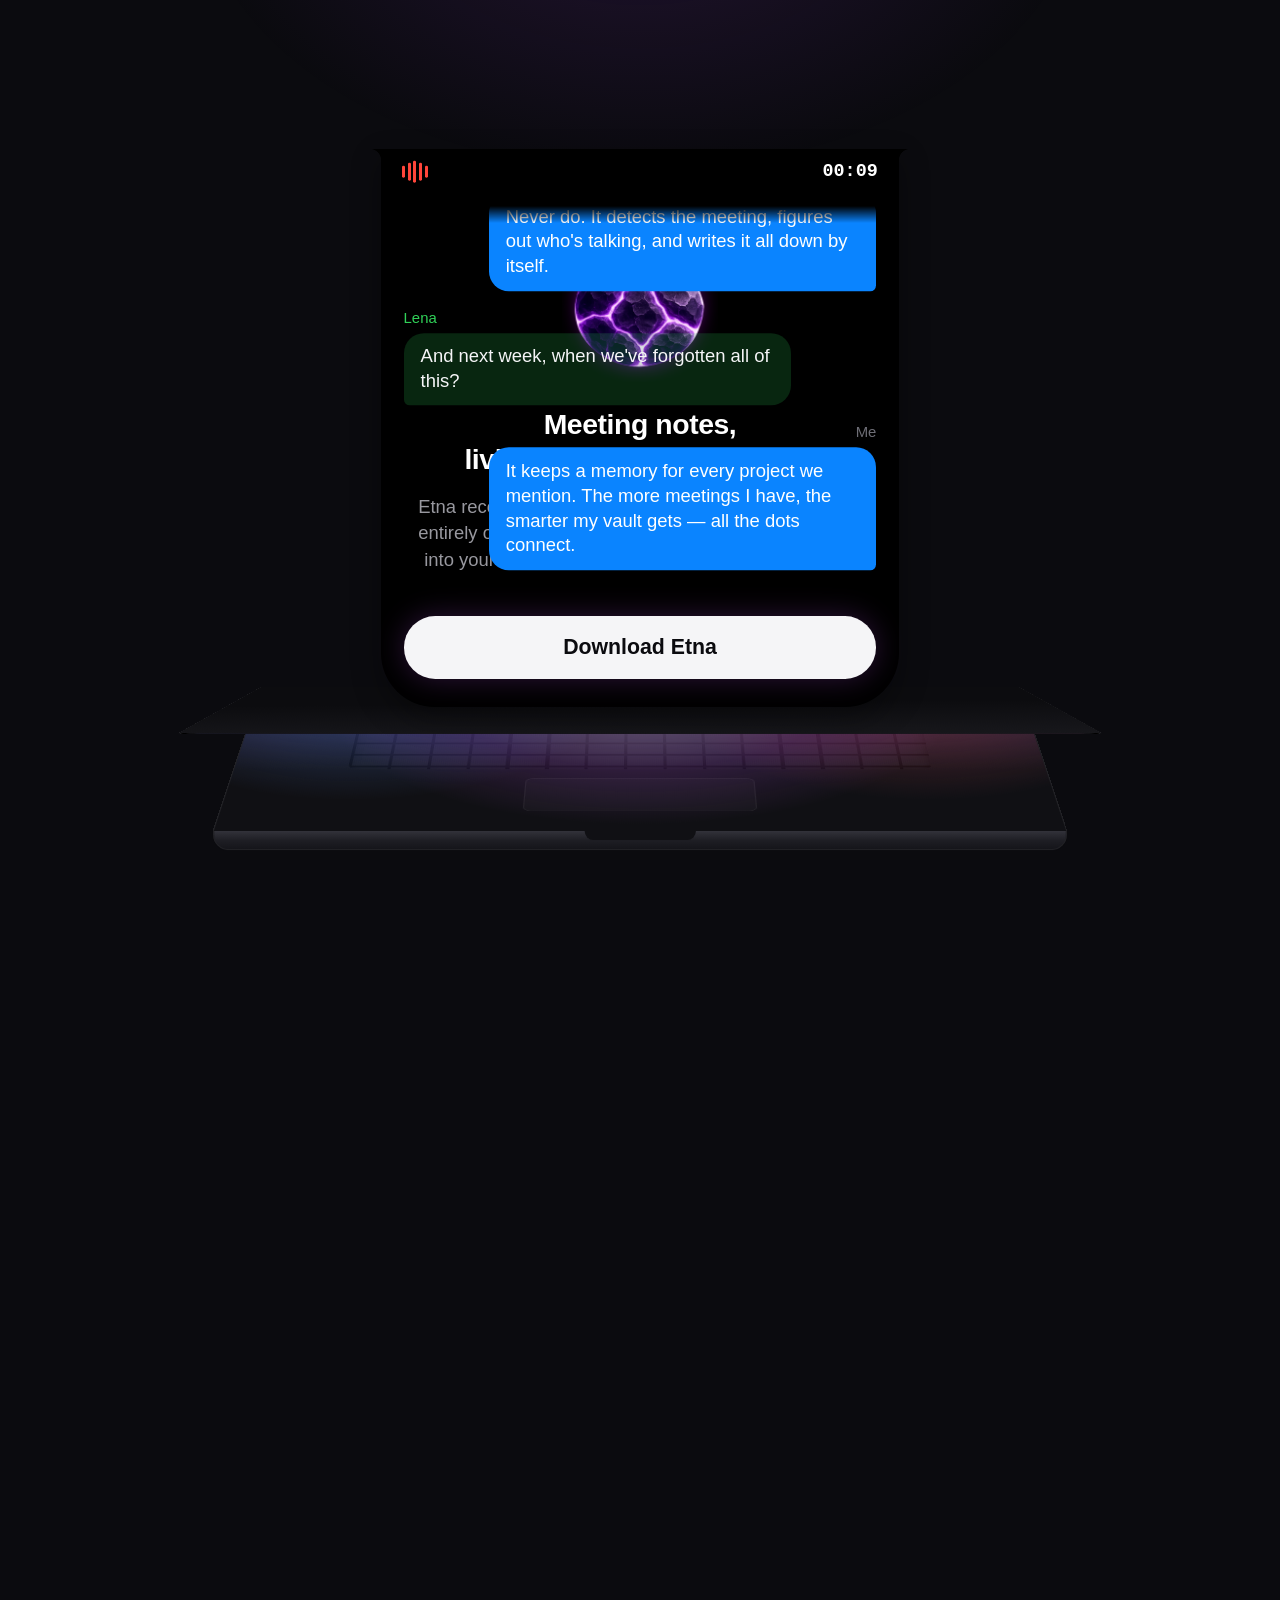
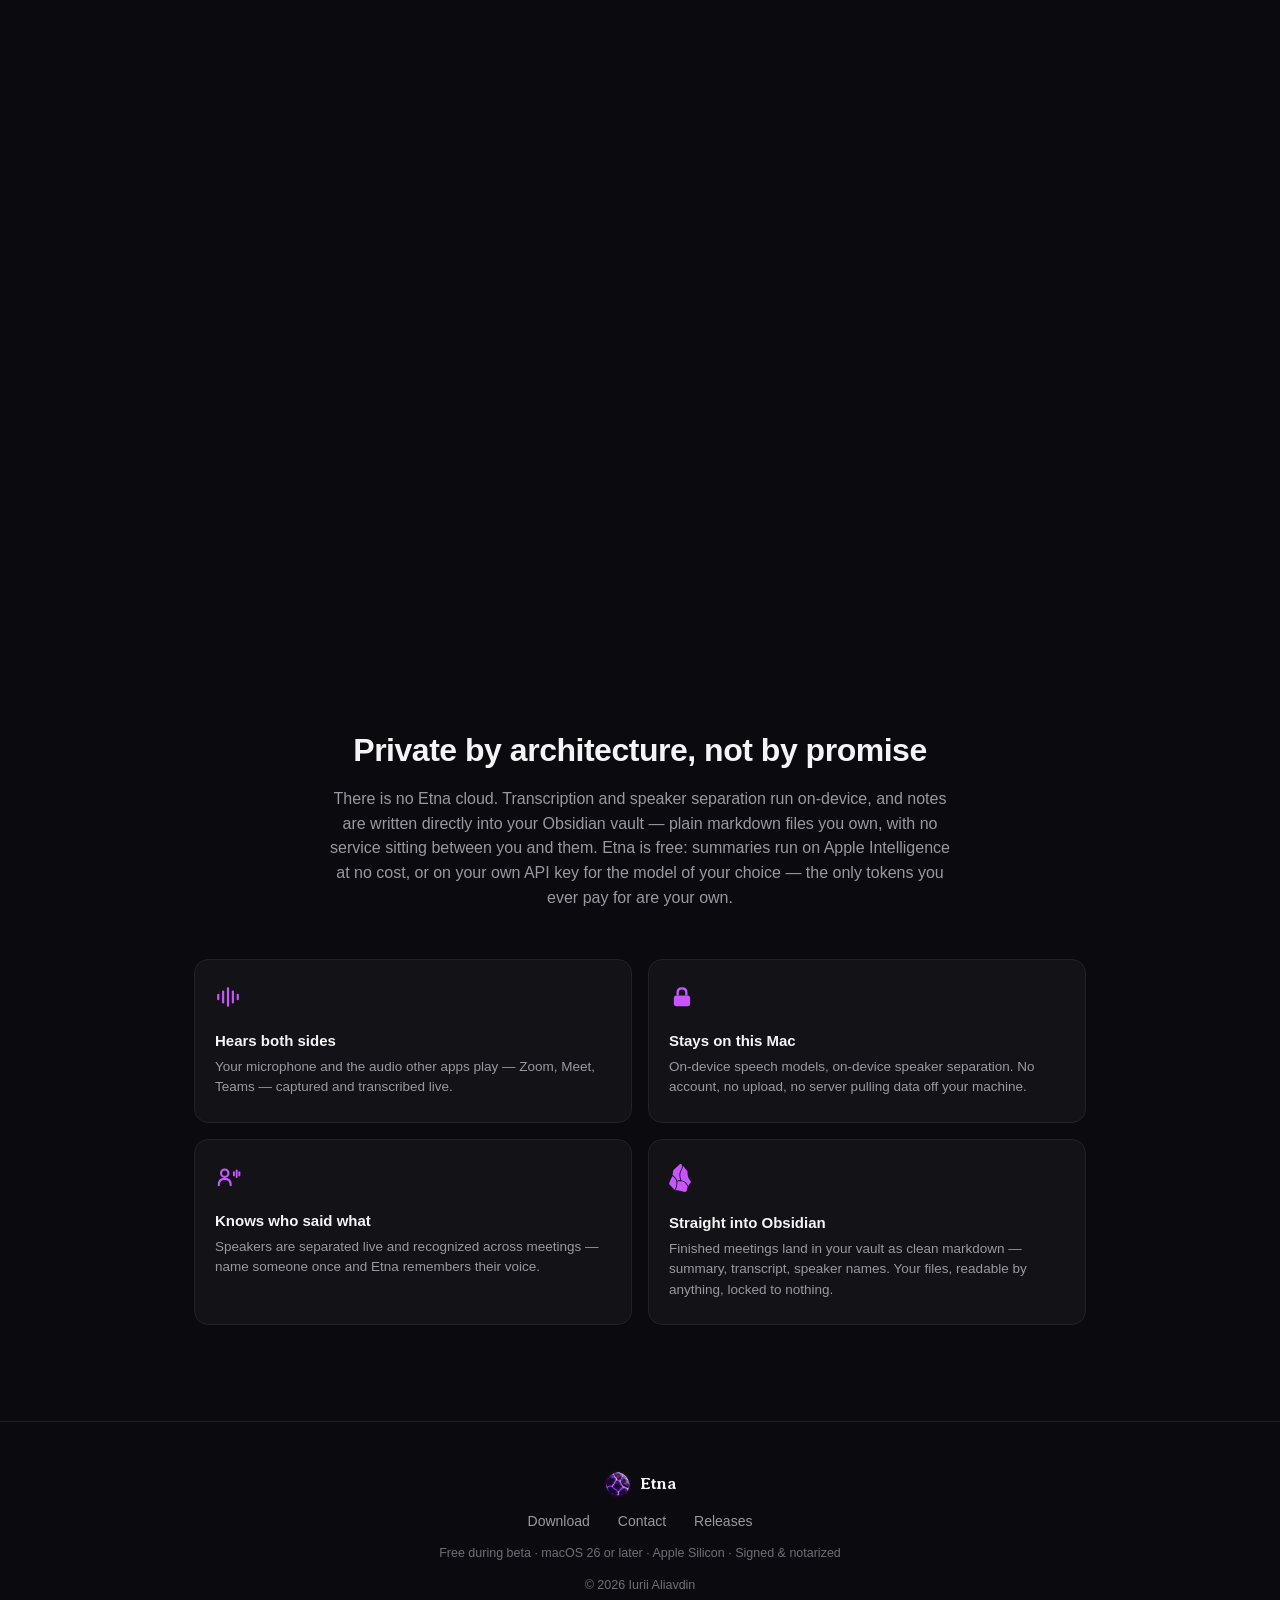
==== index.html @ babf5e1d "Add landing page: half-closed Mac hero, notch morph, streamed dialogue Static one-pager (no build st" ====
<!doctype html>
<html lang="en">
<head>
<meta charset="utf-8">
<meta name="viewport" content="width=device-width, initial-scale=1">
<title>Etna — Meeting notes, living natively on your Mac</title>
<meta name="description" content="Etna records both sides of your calls, transcribes them entirely on your Mac, and writes notes straight into your Obsidian vault. No servers, no subscription — your meetings never leave the device.">
<meta name="theme-color" content="#000000">
<link rel="icon" href="assets/favicon.svg" type="image/svg+xml">
<meta property="og:type" content="website">
<meta property="og:title" content="Etna — Meeting notes, living natively on your Mac">
<meta property="og:description" content="On-device meeting transcription that writes straight into your Obsidian vault. No servers, no subscription — your meetings never leave your Mac.">
<meta property="og:image" content="https://flip-sorry.github.io/etna-releases/assets/og-image.png">
<meta name="twitter:card" content="summary_large_image">
<link rel="stylesheet" href="style.css">
</head>
<body>

<main>

  <!-- ============ HERO + SCROLL ZOOM (one pinned section) ============ -->
  <section class="zoom" id="zoom">
    <div class="zoom__sticky" id="sticky">

      <header class="hero" id="hero">
        <div class="hero__brand">
          <img src="assets/etna-stone.png" alt="" width="48" height="48">
          <span>Etna</span>
        </div>
      </header>

      <!-- aurora behind the zoomed Mac -->
      <div class="zoom__aurora" id="aurora" aria-hidden="true"></div>

      <!-- MacBook running a fake meeting -->
      <div class="macbook" id="macbook" aria-hidden="true">
        <div class="mb-lid">
          <div class="mb-screen">

            <div class="meet">
              <div class="tile">
                <video src="assets/people/maya.mp4" autoplay muted loop playsinline></video>
                <span class="nametag">Maya</span>
              </div>
              <div class="tile">
                <video src="assets/people/tom.mp4" autoplay muted loop playsinline></video>
                <span class="nametag">Tom</span>
              </div>
              <div class="tile" style="--i:1">
                <video src="assets/people/marco.mp4" autoplay muted loop playsinline></video>
                <span class="ring"></span>
                <span class="nametag"><span class="mini-wave"><i></i><i></i><i></i></span>Marco</span>
              </div>
              <div class="tile" style="--i:0">
                <video src="assets/people/lena.mp4" autoplay muted loop playsinline></video>
                <span class="ring"></span>
                <span class="nametag"><span class="mini-wave"><i></i><i></i><i></i></span>Lena</span>
              </div>
              <div class="tile">
                <video src="assets/people/omar.mp4" autoplay muted loop playsinline></video>
                <span class="nametag">Omar</span>
              </div>
              <div class="tile tile--you">
                <video src="assets/people/you.mp4" autoplay muted loop playsinline></video>
                <span class="nametag"><svg class="mic-off" viewBox="0 0 12 12" width="8" height="8"><rect x="4.4" y="1.5" width="3.2" height="5.4" rx="1.6" fill="#ff6b62"/><path d="M3 6.2 Q3 9 6 9 Q9 9 9 6.2" stroke="#ff6b62" stroke-width="1" fill="none" stroke-linecap="round"/><line x1="6" y1="9" x2="6" y2="10.6" stroke="#ff6b62" stroke-width="1" stroke-linecap="round"/><line x1="2.2" y1="1.4" x2="9.8" y2="10.4" stroke="#ff453a" stroke-width="1.2" stroke-linecap="round"/></svg>Dan</span>
              </div>
            </div>

            <div class="meet__controls">
              <span></span><span></span><span class="end"></span>
            </div>

            <!-- Etna's notch island, live during the meeting -->
            <div class="island" id="mockIsland">
              <b class="island-bg"></b>
              <span class="wave"><i></i><i></i><i></i><i></i><i></i></span>
              <span class="timer js-timer">12:34</span>
            </div>

            <!-- luminous wash while the lid is ajar: the slit reads as
                 light, then resolves into the meeting as the lid opens -->
            <i class="mb-veil"></i>

          </div>
          <!-- aluminum lid back: visible only while the lid's rear faces
               the camera, so the screen never shines through the cover -->
          <i class="mb-lidback"></i>
        </div>
        <div class="mb-deck"><i class="mb-glow"></i><b class="mb-base"></b></div>
      </div>

      <!-- bottom melt: dissolves the zoomed Mac's cut edge into the page -->
      <div class="zoom__fade" id="zoomFade" aria-hidden="true"></div>

      <!-- Full-size notch panel: the app's onboarding first screen.
           The positioner is never zoomed; the panel inside carries the zoom. -->
      <div class="panel-pos" id="panelPos">
      <div class="panel" id="panel">
        <div class="panel__strip" aria-hidden="true">
          <span class="wave"><i></i><i></i><i></i><i></i><i></i></span>
          <span class="timer js-timer">12:34</span>
        </div>
        <div class="panel__body">
          <div class="panel__copy">
            <img class="panel__stone" src="assets/etna-stone.png" alt="" width="110" height="110">
            <h1>Meeting notes,<br>living natively on your&nbsp;Mac</h1>
            <p class="panel__sub">Etna records both sides of your calls, transcribes them entirely on-device, and writes clean markdown straight into your Obsidian vault. No servers, no subscription.</p>
          </div>
          <!-- second beat: the copy hands off to a transcript-style dialogue
               that scrolls like the app's live feed as turns arrive -->
          <div class="panel__dialog" aria-hidden="true">
            <div class="dlg" id="dlgScroll">
              <div class="msg msg--them msg--lena"><span>Lena</span><b>Wait — you weren't taking notes this whole call?</b></div>
              <div class="msg msg--me"><span>Me</span><b>Etna was. Right there on my Mac.</b></div>
              <div class="msg msg--them msg--marco"><span>Marco</span><b>Where? You've been sharing your screen this whole time.</b></div>
              <div class="msg msg--me"><span>Me</span><b>You can't see it — Etna ignores screen sharing. No one gets disturbed by its interface, and my notes stay mine.</b></div>
              <div class="msg msg--them msg--lena"><span>Lena</span><b>So where do the notes end up?</b></div>
              <div class="msg msg--me"><span>Me</span><b>Right after this meeting it's summarized automatically and lands in my Obsidian vault.</b></div>
              <div class="msg msg--them msg--marco"><span>Marco</span><b>You didn't even start it, did you?</b></div>
              <div class="msg msg--me"><span>Me</span><b>Never do. It detects the meeting, figures out who's talking, and writes it all down by itself.</b></div>
              <div class="msg msg--them msg--lena"><span>Lena</span><b>And next week, when we've forgotten all of this?</b></div>
              <div class="msg msg--me"><span>Me</span><b>It keeps a memory for every project we mention. The more meetings I have, the smarter my vault gets — all the dots connect.</b></div>
            </div>
          </div>
          <a class="cta-capsule" href="https://github.com/flip-sorry/etna-releases/releases/latest">Download Etna</a>
        </div>
      </div>
      </div>

    </div>
  </section>

  <!-- ============ VALUE PROPS ============ -->
  <section class="value">
    <h2>Private by architecture, not by promise</h2>
    <p class="value__lead">There is no Etna cloud. Transcription and speaker separation run on-device, and notes are written directly into your Obsidian vault — plain markdown files you own, with no service sitting between you and them. Etna is free: summaries run on Apple&nbsp;Intelligence at no cost, or on your own API key for the model of your choice — the only tokens you ever pay for are your own.</p>
    <div class="value__grid">
      <article>
        <svg viewBox="0 0 24 24" width="26" height="26" aria-hidden="true"><g stroke="currentColor" stroke-width="2" stroke-linecap="round"><line x1="3" y1="10" x2="3" y2="14"/><line x1="7.5" y1="7" x2="7.5" y2="17"/><line x1="12" y1="4" x2="12" y2="20"/><line x1="16.5" y1="7" x2="16.5" y2="17"/><line x1="21" y1="10" x2="21" y2="14"/></g></svg>
        <h3>Hears both sides</h3>
        <p>Your microphone and the audio other apps play — Zoom, Meet, Teams — captured and transcribed live.</p>
      </article>
      <article>
        <svg viewBox="0 0 24 24" width="26" height="26" aria-hidden="true"><rect x="4.5" y="10.5" width="15" height="10" rx="2.4" fill="currentColor"/><path d="M8 10.5 V7.8 Q8 4 12 4 Q16 4 16 7.8 V10.5" stroke="currentColor" stroke-width="2.2" fill="none"/></svg>
        <h3>Stays on this Mac</h3>
        <p>On-device speech models, on-device speaker separation. No account, no upload, no server pulling data off your machine.</p>
      </article>
      <article>
        <svg viewBox="0 0 24 24" width="26" height="26" aria-hidden="true"><circle cx="9" cy="8.5" r="3.4" fill="none" stroke="currentColor" stroke-width="2"/><path d="M3.5 19.5 Q3.5 13.8 9 13.8 Q14.5 13.8 14.5 19.5" fill="none" stroke="currentColor" stroke-width="2" stroke-linecap="round"/><g stroke="currentColor" stroke-width="1.8" stroke-linecap="round"><line x1="17.5" y1="7.5" x2="17.5" y2="10.5"/><line x1="20" y1="6" x2="20" y2="12"/><line x1="22.5" y1="7.5" x2="22.5" y2="10.5"/></g></svg>
        <h3>Knows who said what</h3>
        <p>Speakers are separated live and recognized across meetings — name someone once and Etna remembers their voice.</p>
      </article>
      <article>
        <svg viewBox="0 0 311 401" width="22" height="28" aria-hidden="true"><path fill="currentColor" d="M115.496 251.754C144.334 245.221 171.673 243.036 196.461 252.313C221.931 261.846 245.869 283.948 265.853 329.04C259.386 343.221 255.921 358.613 254.103 372.124C251.641 390.407 233.752 404.689 215.975 399.758C190.644 392.778 161.315 381.893 134.925 379.864C131.449 379.597 94.565 376.801 94.4785 376.794C93.1143 376.697 91.7678 376.494 90.4492 376.193C115.645 324.784 121.058 284.005 115.496 251.754ZM45.6719 171.174C63.5251 183.006 85.163 201.467 96.8867 230.066C109.806 261.582 111.176 306.66 79.6475 370.964C78.8034 370.284 77.9964 369.552 77.2344 368.768L7.54199 296.993C-0.0744281 289.151 -2.1366 277.454 2.33886 267.479C2.41869 267.304 38.0884 188.904 45.6719 171.174ZM257.048 98.165C260.966 103.145 262.975 109.333 263.005 115.669C263.084 132.339 264.459 166.563 273.675 188.605C282.64 210.046 299.093 233.202 307.692 244.597C310.992 248.97 311.498 254.883 308.71 259.6C302.641 269.875 290.65 289.606 273.675 314.92C273.45 315.255 273.229 315.591 273.009 315.929C252.842 274.169 228.281 251.409 200.666 241.074C192.941 238.183 185.058 236.3 177.071 235.225C162.812 198.643 158.597 171.486 159.525 150.092C160.477 128.178 166.838 111.843 174.095 97.0596C181.194 82.597 189.935 68.3539 194.031 52.5117C196.604 42.5608 197.409 31.9452 195.406 19.8555L257.048 98.165ZM148.974 6.84765C157.211 -0.562172 168.715 -1.86292 178.079 2.48241C185.753 22.1361 185.73 36.6775 182.413 49.5078C178.726 63.7703 171.123 75.881 163.322 91.7734C155.679 107.345 148.587 125.37 147.536 149.572C146.567 171.907 150.758 199.102 163.821 234.154C147.012 233.651 129.879 236.191 112.905 240.035C111.531 234.965 109.88 230.128 107.989 225.516C94.1611 191.782 68.0846 171.155 48.7715 158.882C51.2497 143.905 55.3225 114.556 57.9893 96.875C58.9119 90.759 61.931 85.1522 66.5293 81.0156L148.974 6.84765Z"/></svg>
        <h3>Straight into Obsidian</h3>
        <p>Finished meetings land in your vault as clean markdown — summary, transcript, speaker names. Your files, readable by anything, locked to nothing.</p>
      </article>
    </div>
  </section>

</main>

<footer>
  <div class="footer__brand">
    <img src="assets/etna-stone.png" alt="" width="28" height="28">
    <span>Etna</span>
  </div>
  <nav class="footer__links">
    <a href="https://github.com/flip-sorry/etna-releases/releases/latest">Download</a>
    <a href="mailto:mail@j-alyavdin.com">Contact</a>
    <a href="https://github.com/flip-sorry/etna-releases">Releases</a>
  </nav>
  <p class="footer__fine">Free during beta · macOS 26 or later · Apple Silicon · Signed &amp; notarized</p>
  <p class="footer__fine">© 2026 Iurii Aliavdin</p>
</footer>

<script src="script.js"></script>
</body>
</html>
---- style.css ----
/* ============ Tokens (mirrors the app's design system) ============ */
:root {
  --bg: #0b0b0f;
  --surface: #000;
  --text: #f5f5f7;
  --text-2: #98989f;
  --text-3: #6e6e76;
  --accent: #c855ff;        /* marketing accent, from the Etna stone */
  --blue: #0A84FF;          /* app accent (capability-row icons) */
  --red: #ff453a;           /* notch waveform */
  --cta: #4d4d4d;           /* neutral notch CTA fill */
  --r-s: 6px; --r-m: 10px; --r-l: 14px;
  --d-fast: .15s; --d-normal: .25s; --d-slow: .35s;
  --iu: 1px;                /* island unit: 1/285 of island width (cqw below) */
}

/* brand serif, self-hosted — no Google CDN callout on a privacy product */
@font-face {
  font-family: 'Averia Serif Libre';
  font-style: normal;
  font-weight: 700;
  font-display: swap;
  src: url('assets/fonts/averia-serif-libre-700.woff2') format('woff2');
}

/* ============ Base ============ */
*, *::before, *::after { box-sizing: border-box; }
html { scroll-behavior: smooth; }
body {
  margin: 0;
  background: var(--bg);
  color: var(--text);
  font-family: -apple-system, BlinkMacSystemFont, "SF Pro Text", "Segoe UI", Roboto, Helvetica, Arial, sans-serif;
  -webkit-font-smoothing: antialiased;
  line-height: 1.4;
}
body::before {
  content: '';
  position: fixed; inset: 0; z-index: -1; pointer-events: none;
  background: radial-gradient(640px 420px at 50% -120px, rgba(150, 60, 230, .16), transparent 70%);
}
img { display: block; }
a { color: inherit; }
:focus-visible { outline: 2px solid var(--accent); outline-offset: 2px; }

/* ============ Zoom section (hero + pinned choreography) ============ */
.zoom { height: 780vh; }
.zoom__sticky {
  position: sticky; top: 0;
  height: 100vh; overflow: clip;
  display: flex; flex-direction: column; align-items: center;
}

/* ---- Hero copy ---- */
.hero {
  position: relative; z-index: 2;
  width: 100%; max-width: 720px;
  text-align: center;
  padding: clamp(40px, 8vh, 88px) 24px 0;
}
/* stacked stone-over-wordmark lockup; JS holds it big at mid-screen while
   the lid is shut, then lifts and shrinks it as the Mac opens */
.hero__brand {
  display: flex; flex-direction: column; align-items: center; gap: 2px;
  transform-origin: 50% 0;
}
.hero__brand img { width: 48px; height: 48px; }
.hero__brand span {
  font-family: 'Averia Serif Libre', Georgia, 'Times New Roman', serif;
  font-weight: 700;
  font-size: 27px;
  letter-spacing: -.05em;
  line-height: 1.1;
  background: linear-gradient(180deg, #c9b6e9, #fff 62%);
  -webkit-background-clip: text; background-clip: text;
  -webkit-text-fill-color: transparent;
  color: #fff;
}

/* ---- aurora behind the zoomed Mac (fades in with the zoom) ---- */
.zoom__aurora {
  position: absolute; inset: 0; z-index: 0;
  /* volcanic sweep: teal → blue → violet → magma pink → ember */
  background:
    radial-gradient(36% 24% at 10% 5%, rgba(45, 212, 200, .34), transparent 70%),
    radial-gradient(42% 28% at 31% 0, rgba(80, 130, 255, .4), transparent 72%),
    radial-gradient(48% 30% at 52% 0, rgba(175, 90, 255, .46), transparent 72%),
    radial-gradient(40% 26% at 73% 2%, rgba(255, 80, 160, .38), transparent 70%),
    radial-gradient(36% 24% at 91% 6%, rgba(255, 150, 70, .34), transparent 70%),
    radial-gradient(75% 42% at 50% 8%, rgba(120, 70, 220, .18), transparent 78%);
  opacity: 0;
  pointer-events: none;
}

/* ---- MacBook mock ---- */
/* Perspective lets the lid rotate about its hinge; the camera sits at the
   container's vertical center — just above the hinge, so the half-closed
   screen stays visible and the deck reads as a surface. */
.macbook {
  position: relative; z-index: 1;
  --mw: min(760px, 88vw);
  width: var(--mw);
  margin-top: clamp(40px, 7vh, 96px);
  /* ONE camera for the whole machine — per-element lenses made the slit
     and the body disagree about depth. Origin well above the hinge so the
     ajar lid is seen from above: the slit reads as a lit band overlapping
     the deck, near edge widest. (%-origin, so layout can't move it.) */
  perspective: 2600px;
  perspective-origin: 50% 28%;
}
.mb-lid {
  position: relative; z-index: 2;   /* the slit always paints over the deck */
  background: #000;
  border: 1px solid #222226; border-bottom: none;
  border-radius: clamp(10px, 2vw, 16px) clamp(10px, 2vw, 16px) 0 0;
  padding: clamp(5px, 1.1vw, 9px) clamp(5px, 1.1vw, 9px) 0;
  transform-origin: 50% 100%;   /* hinge — JS rotates the lid open on scroll */
  transform-style: preserve-3d; /* lets the lid back flip with the lid */
}
.mb-lidback {
  position: absolute; inset: 0;
  border-radius: inherit;
  background: linear-gradient(175deg, #17171b, #0c0c0f 60%);
  /* faces away from the screen; 0.5px offset avoids same-plane fighting */
  transform: rotateY(180deg) translateZ(0.5px);
  backface-visibility: hidden;
  pointer-events: none;
}
.mb-screen {
  position: relative;
  aspect-ratio: 1512 / 945;
  background: #141418;
  border-radius: clamp(5px, 1vw, 8px) clamp(5px, 1vw, 8px) 0 0;
  overflow: hidden;
}
/* luminous wash over the screen while the lid is ajar (JS-driven) */
.mb-veil {
  position: absolute; inset: 0;
  /* vertical wash + a spectral tilt: blue left, warm right, like light
     splitting at a grazing angle */
  background:
    linear-gradient(90deg, rgba(90, 140, 255, .45), rgba(170, 90, 255, .1) 38%, rgba(255, 95, 125, .4)),
    linear-gradient(to top,
      rgba(235, 218, 255, .95),
      rgba(205, 120, 255, .72) 40%,
      rgba(170, 90, 255, .5));
  opacity: 0;
  pointer-events: none;
}

/* keyboard deck: a fixed foreshortened plane extending toward the viewer */
.mb-deck {
  position: relative;
  aspect-ratio: 1512 / 600;
  /* the rotated plane projects to ~45% of its layout height — pull the
     base bar up so it hugs the deck's front edge */
  margin-bottom: calc(var(--mw) * -0.22);
  transform-origin: 50% 0;
  transform: rotateX(72deg);
  transform-style: preserve-3d;   /* the front wall lives in this 3D space */
  background: linear-gradient(#1a1a1f, #101014 70%);
  border: 1px solid #222226; border-top: none; border-bottom: none;
  /* no in-plane corner rounding: foreshortening turns it into a weird
     chamfer — the body's curves live on the front wall below */
}
.mb-deck::before {          /* keyboard: dark caps split by darker gaps */
  content: '';
  position: absolute; left: 14%; right: 14%; top: 10%; height: 50%;
  border-radius: 10px;
  background:
    repeating-linear-gradient(to right, #0a0a0d 0 .6%, transparent .6% 6.75%),
    repeating-linear-gradient(to bottom, #17171c 0 13.6%, #0a0a0d 13.6% 16.2%),
    #0a0a0d;
  box-shadow: inset 0 2px 10px rgba(0, 0, 0, .55);
}
.mb-deck::after {           /* trackpad */
  content: '';
  position: absolute; left: 36%; right: 36%; top: 66%; bottom: 12%;
  border-radius: 8px;
  background: rgba(255, 255, 255, .02);
  border: 1px solid rgba(255, 255, 255, .05);
}
/* screen light spilling onto the deck while the lid is ajar (JS-driven) */
.mb-glow {
  position: absolute; inset: 0; z-index: 1;
  border-radius: inherit;
  overflow: hidden;   /* light lives on the deck only — never past the hinge */
  /* spectral spill, cool → hot → warm across the width */
  background:
    radial-gradient(56% 130% at 50% 0, rgba(235, 215, 255, .46), rgba(200, 85, 255, .16) 46%, transparent 74%),
    radial-gradient(46% 115% at 15% 0, rgba(85, 140, 255, .36), transparent 70%),
    radial-gradient(46% 115% at 85% 0, rgba(255, 85, 115, .32), transparent 70%),
    linear-gradient(to bottom, rgba(160, 110, 255, .16), transparent 60%);
  opacity: 0;
  pointer-events: none;
}
.mb-glow::before {          /* hot bloom along the slit, hugging the hinge */
  content: '';
  position: absolute; left: 3%; right: 3%; top: -4px; height: 12px;
  border-radius: 50%;
  background: linear-gradient(90deg,
    rgba(90, 150, 255, 0),
    rgba(90, 150, 255, .65) 12%,
    rgba(200, 120, 255, .8) 34%,
    rgba(246, 232, 255, .95) 50%,
    rgba(255, 150, 190, .75) 68%,
    rgba(255, 95, 95, .55) 88%,
    rgba(255, 95, 95, 0));
  filter: blur(5px);
}
/* front wall: a vertical plane hinged to the deck's front edge, so the
   body can never detach from the keyboard surface */
.mb-base {
  position: absolute; top: calc(100% - 1px); left: -1px; right: -1px;
  height: 18px;
  transform-origin: 50% 0;
  transform: rotateX(-72deg);   /* undo the deck tilt → world-vertical */
  background: linear-gradient(#34343c, #1e1e24 55%, #15151a);
  border: 1px solid #222226; border-top: none;
  border-radius: 0 0 14px 14px;
}
.mb-base::before {              /* thumb scoop */
  content: '';
  position: absolute; top: 0; left: 50%; translate: -50% 0;
  width: 13%; height: 52%;
  background: #101014;
  border-radius: 0 0 8px 8px;
}

/* ---- Fake meeting ---- */
.meet {
  position: absolute; inset: 0;
  display: grid;
  grid-template-columns: repeat(3, 1fr);
  grid-template-rows: 1fr 1fr;
  gap: 1.3%;
  padding: 4.6% 1.4% 6.5%;
  background: #17171c;
}
.tile {
  position: relative;
  border-radius: var(--r-s);
  overflow: hidden;
  contain: layout paint;
}
.tile video {
  position: absolute; inset: 0;
  width: 100%; height: 100%;
  object-fit: cover;
}
.ring {
  position: absolute; inset: 0;
  border-radius: var(--r-s);
  box-shadow: inset 0 0 0 2px var(--accent), 0 0 16px rgba(200, 85, 255, .35);
  opacity: 0;
  animation: gate-on 12s linear infinite;
  animation-delay: calc(var(--i) * -6s);
}
.nametag {
  position: absolute; left: 5px; bottom: 5px;
  display: flex; align-items: center; gap: 4px;
  font-size: 9px; font-weight: 500; color: #e9e9ee;
  background: rgba(0, 0, 0, .55);
  padding: 2px 7px; border-radius: 999px;
}
.mini-wave { display: flex; align-items: center; gap: 1.5px; height: 7px; }
.mini-wave i {
  width: 1.5px; border-radius: 1px;
  background: var(--accent);
  height: 4px;
  opacity: 0;
  transform-origin: center;
  animation: gate-on 12s linear infinite, wob .5s ease-in-out infinite alternate;
  animation-delay: calc(var(--i) * -6s), calc(var(--j, 0) * -.14s);
}
.mini-wave i:nth-child(2) { --j: 1; height: 7px; }
.mini-wave i:nth-child(3) { --j: 2; }
.mic-off { flex: 0 0 auto; }

.meet__controls {
  position: absolute; bottom: 1.6%; left: 50%; translate: -50% 0;
  display: flex; gap: 5px;
  background: rgba(0, 0, 0, .45);
  padding: 3px 8px; border-radius: 999px;
}
.meet__controls span { width: 7px; height: 7px; border-radius: 50%; background: #3c3c44; }
.meet__controls .end { background: #b0362e; }

@keyframes gate-on  { 0% { opacity: 0; } 2%, 47% { opacity: 1; } 50%, 100% { opacity: 0; } }
@keyframes wob  { from { transform: scaleY(.4); } to { transform: scaleY(1); } }

/* ---- Notch island (tiny, inside the mock screen) ---- */
/* Sized as 285/1512 of the screen; children scale via container units:
   --iu = 1/285 of island width, so values match the app's pt values. */
.island {
  position: absolute; top: 0; left: 50%; translate: -50% 0;
  width: 18.85%;
  aspect-ratio: 285 / 32;
  container-type: inline-size;
  --iu: calc(100cqw / 285);
}
/* body + concave ears painted on a full-bleed child, so the container
   units (--iu) resolve against .island itself */
.island-bg {
  position: absolute; inset: 0;
  background: #000;
  border-radius: 0 0 calc(10 * var(--iu)) calc(10 * var(--iu));
}
.island-bg::before, .island-bg::after {
  content: '';
  position: absolute; top: 0;
  width: calc(8 * var(--iu)); height: calc(8 * var(--iu));
}
.island-bg::before {
  right: 100%;
  background: radial-gradient(circle at 0 100%, transparent calc(8 * var(--iu) - .5px), #000 calc(8 * var(--iu)));
}
.island-bg::after {
  left: 100%;
  background: radial-gradient(circle at 100% 100%, transparent calc(8 * var(--iu) - .5px), #000 calc(8 * var(--iu)));
}
.island > .wave  { position: absolute; left: calc(15 * var(--iu)); top: 50%; translate: 0 -50%; }
.island > .timer { position: absolute; right: calc(15 * var(--iu)); top: 50%; translate: 0 -50%; }

/* ---- Waveform + timer (shared by tiny island and full panel strip) ---- */
.wave { display: flex; align-items: center; }
.wave i {
  border-radius: 1px;
  background: var(--red);
  transform-origin: center;
  animation: wob .9s ease-in-out infinite alternate;
}
.wave i:nth-child(1) { animation-delay: -.00s; }
.wave i:nth-child(2) { animation-delay: -.15s; }
.wave i:nth-child(3) { animation-delay: -.30s; }
.wave i:nth-child(4) { animation-delay: -.45s; }
.wave i:nth-child(5) { animation-delay: -.60s; }
.timer {
  font-family: ui-monospace, "SF Mono", Menlo, monospace;
  font-variant-numeric: tabular-nums;
  font-weight: 700;
  color: #fff;
}

/* tiny island sizes */
.island .wave { gap: calc(2 * var(--iu)); }
.island .wave i { width: calc(2 * var(--iu)); }
.island .wave i:nth-child(1), .island .wave i:nth-child(5) { height: calc(9 * var(--iu)); }
.island .wave i:nth-child(2), .island .wave i:nth-child(4) { height: calc(13 * var(--iu)); }
.island .wave i:nth-child(3) { height: calc(16 * var(--iu)); }
.island .timer { font-size: calc(13 * var(--iu)); }

/* panel strip sizes (natural px) */
.panel__strip .wave { gap: 2px; position: absolute; left: 15px; top: 50%; translate: 0 -50%; }
.panel__strip .wave i { width: 2px; }
.panel__strip .wave i:nth-child(1), .panel__strip .wave i:nth-child(5) { height: 9px; }
.panel__strip .wave i:nth-child(2), .panel__strip .wave i:nth-child(4) { height: 13px; }
.panel__strip .wave i:nth-child(3) { height: 16px; }
.panel__strip .timer { position: absolute; right: 15px; top: 50%; translate: 0 -50%; font-size: 13px; }

/* ---- bottom melt over the zoomed Mac ---- */
.zoom__fade {
  position: absolute; left: 0; right: 0; bottom: 0; z-index: 2;
  height: 36vh;
  background: linear-gradient(to bottom, transparent, var(--bg) 80%);
  opacity: 0;
  pointer-events: none;
}

/* ---- Full-size notch panel (morphs out of the notch) ---- */
.panel-pos {
  position: absolute; top: 0; left: 0; right: 0; z-index: 3;
  display: flex; justify-content: center;
  visibility: hidden;
  pointer-events: none;
}
.panel {
  position: relative;
  width: 365px;
  pointer-events: none;
  background: #000;
  /* concentric with the CTA: 22px pill radius + 16px inset = 38px */
  border-radius: 0 0 38px 38px;
  box-shadow: 0 8px 20px rgba(0, 0, 0, .35);
}
/* concave ears flaring into the top edge — same anatomy as NotchShape (8pt) */
.panel::before, .panel::after {
  content: '';
  position: absolute; top: 0;
  width: 8px; height: 8px;
}
.panel::before {
  right: 100%;
  background: radial-gradient(circle at 0 100%, transparent 7.5px, #000 8px);
}
.panel::after {
  left: 100%;
  background: radial-gradient(circle at 100% 100%, transparent 7.5px, #000 8px);
}
.panel__strip { position: relative; height: 32px; }
.panel__body {
  position: relative;
  padding: 22px 16px 20px;
  display: flex; flex-direction: column; align-items: center;
  gap: 18px;
}
.panel__copy {
  display: flex; flex-direction: column; align-items: center;
  gap: 18px;
}

/* ---- dialogue beat: transcript bubbles, app anatomy (14px continuous
       corners, tinted speaker fills, blue Me, tail on the turn's close;
       Lena/Marco take the app's palette order — green, then orange) ---- */
.panel__dialog {
  position: absolute; left: 16px; right: 16px; top: 8px; bottom: 96px;
  overflow: hidden;
  /* short fade hugging the very top: turns melt out only as they truly
     scroll away — a resting first message clears it completely */
  -webkit-mask-image: linear-gradient(to bottom, transparent, #000 12px);
  mask-image: linear-gradient(to bottom, transparent, #000 12px);
  pointer-events: none;
}
.dlg {
  display: flex; flex-direction: column;
  gap: 12px;
  padding-top: 16px;   /* keeps unscrolled content below the mask ramp */
}
.msg {
  max-width: 82%;
  display: flex; flex-direction: column; gap: 3px;
  opacity: 0;
}
.msg--them { align-self: flex-start; align-items: flex-start; }
.msg--me   { align-self: flex-end;   align-items: flex-end; }
.msg b {
  font-weight: 400; font-size: 13px; line-height: 1.35;
  padding: 8px 12px;
  border-radius: 14px;
  color: var(--text);
}
.msg--them b { border-bottom-left-radius: 4px; }
.msg--me b   { border-bottom-right-radius: 4px; background: var(--blue); color: #fff; }
.msg--lena b  { background: rgba(48, 209, 88, .18); }
.msg--marco b { background: rgba(255, 159, 10, .18); }
.msg span { font-size: 10.5px; }
.msg--lena span  { color: #30d158; }
.msg--marco span { color: #ff9f0a; }
.msg--me span    { color: var(--text-3); }
.panel__stone { width: 110px; height: 110px; }
.panel h1 {
  margin: 0;
  font-size: 20px; font-weight: 700;
  line-height: 1.22; letter-spacing: -.015em;
  text-align: center; color: #fff;
}
.panel__sub {
  margin: -6px 0 0;
  font-size: 13px; line-height: 1.45;
  color: var(--text-2); text-align: center;
}
.cta-capsule {
  margin-top: 12px;
  width: 100%; height: 44px;
  display: flex; align-items: center; justify-content: center;
  background: var(--text); color: #0b0b0f;
  font-size: 15px; font-weight: 600;
  border-radius: 22px; text-decoration: none;
  box-shadow: 0 0 20px rgba(200, 85, 255, .22);
  transition: transform var(--d-fast) ease, box-shadow var(--d-fast) ease;
}
.cta-capsule:hover { transform: translateY(-1px); box-shadow: 0 0 28px rgba(200, 85, 255, .34); }

/* ============ Value props ============ */
.value {
  max-width: 940px;
  margin: 0 auto;
  padding: clamp(72px, 12vh, 120px) 24px 96px;
  text-align: center;
}
.value h2 {
  margin: 0;
  font-size: clamp(24px, 3.4vw, 32px);
  letter-spacing: -.015em;
}
.value__lead {
  max-width: 620px;
  margin: 14px auto 48px;
  font-size: 16px; line-height: 1.55;
  color: var(--text-2);
}
.value__grid {
  display: grid;
  grid-template-columns: repeat(2, minmax(0, 1fr));
  gap: 16px;
  text-align: left;
}
@media (max-width: 560px) {
  .value__grid { grid-template-columns: 1fr; }
}
.value__grid article {
  background: #131317;
  border: 1px solid #222228;
  border-radius: var(--r-l);
  padding: 24px 20px;
}
.value__grid svg { color: var(--accent); }
.value__grid h3 { margin: 14px 0 6px; font-size: 15px; }
.value__grid p { margin: 0; font-size: 13.5px; line-height: 1.5; color: var(--text-2); }

/* ============ Footer ============ */
footer {
  border-top: 1px solid #1e1e24;
  padding: 48px 24px 44px;
  display: flex; flex-direction: column; align-items: center;
  gap: 14px;
  text-align: center;
}
.footer__brand {
  display: flex; align-items: center; gap: 8px;
  font-weight: 700; font-size: 17px;
  font-family: 'Averia Serif Libre', Georgia, serif;
  letter-spacing: -.05em;
}
.footer__links { display: flex; gap: 28px; font-size: 14px; }
.footer__links a { color: var(--text-2); text-decoration: none; transition: color var(--d-fast); }
.footer__links a:hover { color: var(--text); }
.footer__fine { margin: 0; font-size: 12.5px; color: var(--text-3); }

/* ============ Static fallback (small screens / no-zoom / reduced motion) ============ */
body.no-zoom .zoom { height: auto; }
body.no-zoom .zoom__sticky { position: static; height: auto; overflow: visible; padding-bottom: 24px; }
body.no-zoom .hero { opacity: 1 !important; transform: none !important; }
body.no-zoom .macbook { opacity: 1 !important; transform: none !important; }
body.no-zoom .mb-lid { transform: none !important; }
body.no-zoom .mb-glow { opacity: 0 !important; }
body.no-zoom .island { opacity: 1 !important; }
body.no-zoom .panel-pos { position: static; display: block; visibility: visible; pointer-events: auto; }
body.no-zoom .panel {
  margin: 56px auto 0;
  opacity: 1 !important; pointer-events: auto !important;
  clip-path: none !important; zoom: 1 !important;
  width: min(365px, 92vw);
  border-radius: 24px 24px 38px 38px;
}
body.no-zoom .panel__body, body.no-zoom .panel__strip { opacity: 1 !important; }
body.no-zoom .panel__copy { opacity: 1 !important; }
body.no-zoom .panel__dialog { display: none; }
body.no-zoom .panel::before, body.no-zoom .panel::after { display: none; }

@media (max-width: 768px), (max-height: 600px) {
  .zoom { height: auto; }
  .zoom__sticky { position: static; height: auto; overflow: visible; padding-bottom: 24px; }
  .hero, .macbook { opacity: 1 !important; transform: none !important; }
  .mb-lid { transform: none !important; }
  .mb-glow { opacity: 0 !important; }
  .island { opacity: 1 !important; }
  .panel-pos { position: static; display: block; visibility: visible; pointer-events: auto; }
  .panel {
    margin: 56px auto 0;
    opacity: 1 !important; pointer-events: auto !important;
    clip-path: none !important; zoom: 1 !important;
    width: min(365px, 92vw);
    border-radius: 24px 24px 38px 38px;
  }
  .panel__body, .panel__strip { opacity: 1 !important; }
  .panel__copy { opacity: 1 !important; }
  .panel__dialog { display: none; }
  .panel::before, .panel::after { display: none; }
}

@media (prefers-reduced-motion: reduce) {
  *, *::before, *::after {
    animation-duration: .01ms !important;
    animation-iteration-count: 1 !important;
    transition-duration: .01ms !important;
  }
  html { scroll-behavior: auto; }
  /* designed static states: first participant frozen mid-speech */
  .meet .tile:nth-child(4) .ring { opacity: 1; }
  .meet .tile:nth-child(4) .mini-wave i { opacity: 1; }
  /* static stacked layout, same as small screens */
  .zoom { height: auto; }
  .zoom__sticky { position: static; height: auto; overflow: visible; padding-bottom: 24px; }
  .hero, .macbook { opacity: 1 !important; transform: none !important; }
  .mb-lid { transform: none !important; }
  .mb-glow { opacity: 0 !important; }
  .island { opacity: 1 !important; }
  .panel-pos { position: static; display: block; visibility: visible; pointer-events: auto; }
  .panel {
    margin: 56px auto 0;
    opacity: 1 !important; pointer-events: auto !important;
    clip-path: none !important; zoom: 1 !important;
    width: min(365px, 92vw);
    border-radius: 24px 24px 38px 38px;
  }
  .panel__body, .panel__strip { opacity: 1 !important; }
  .panel__copy { opacity: 1 !important; }
  .panel__dialog { display: none; }
  .panel::before, .panel::after { display: none; }
}
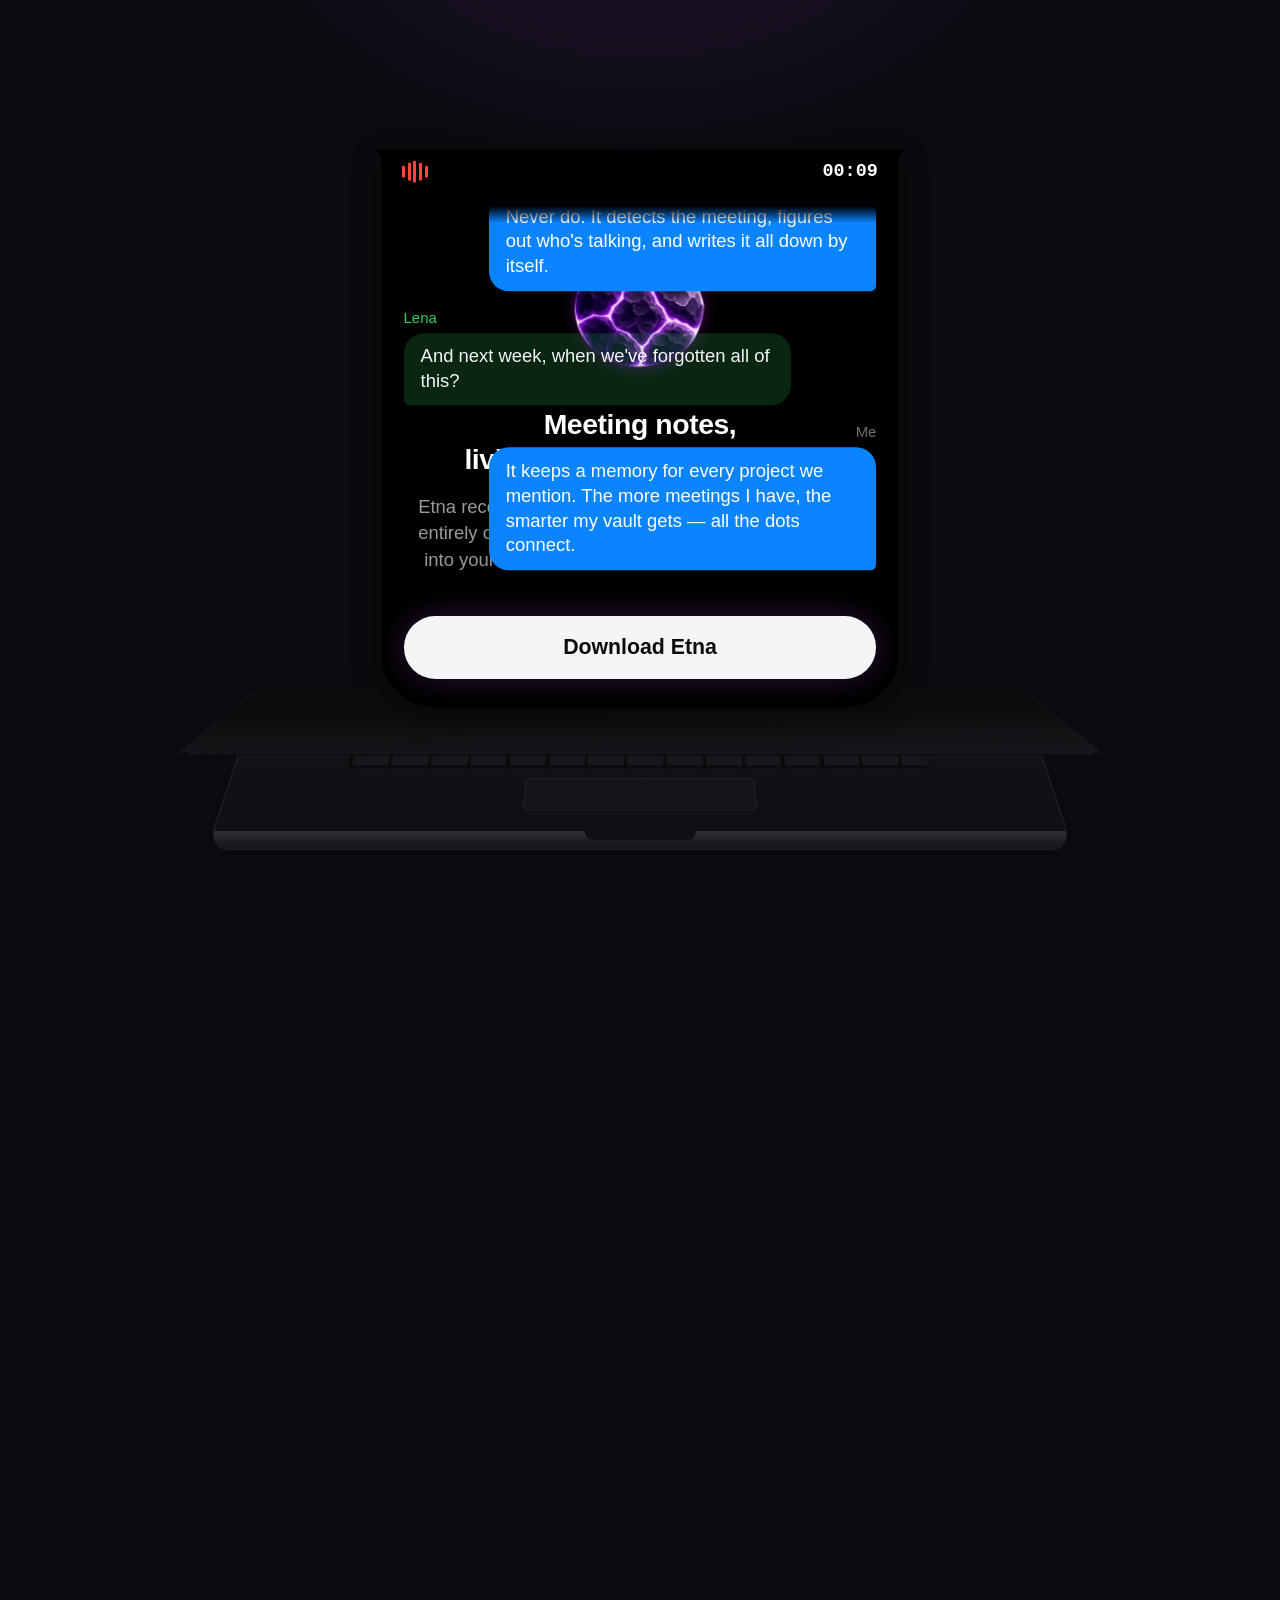
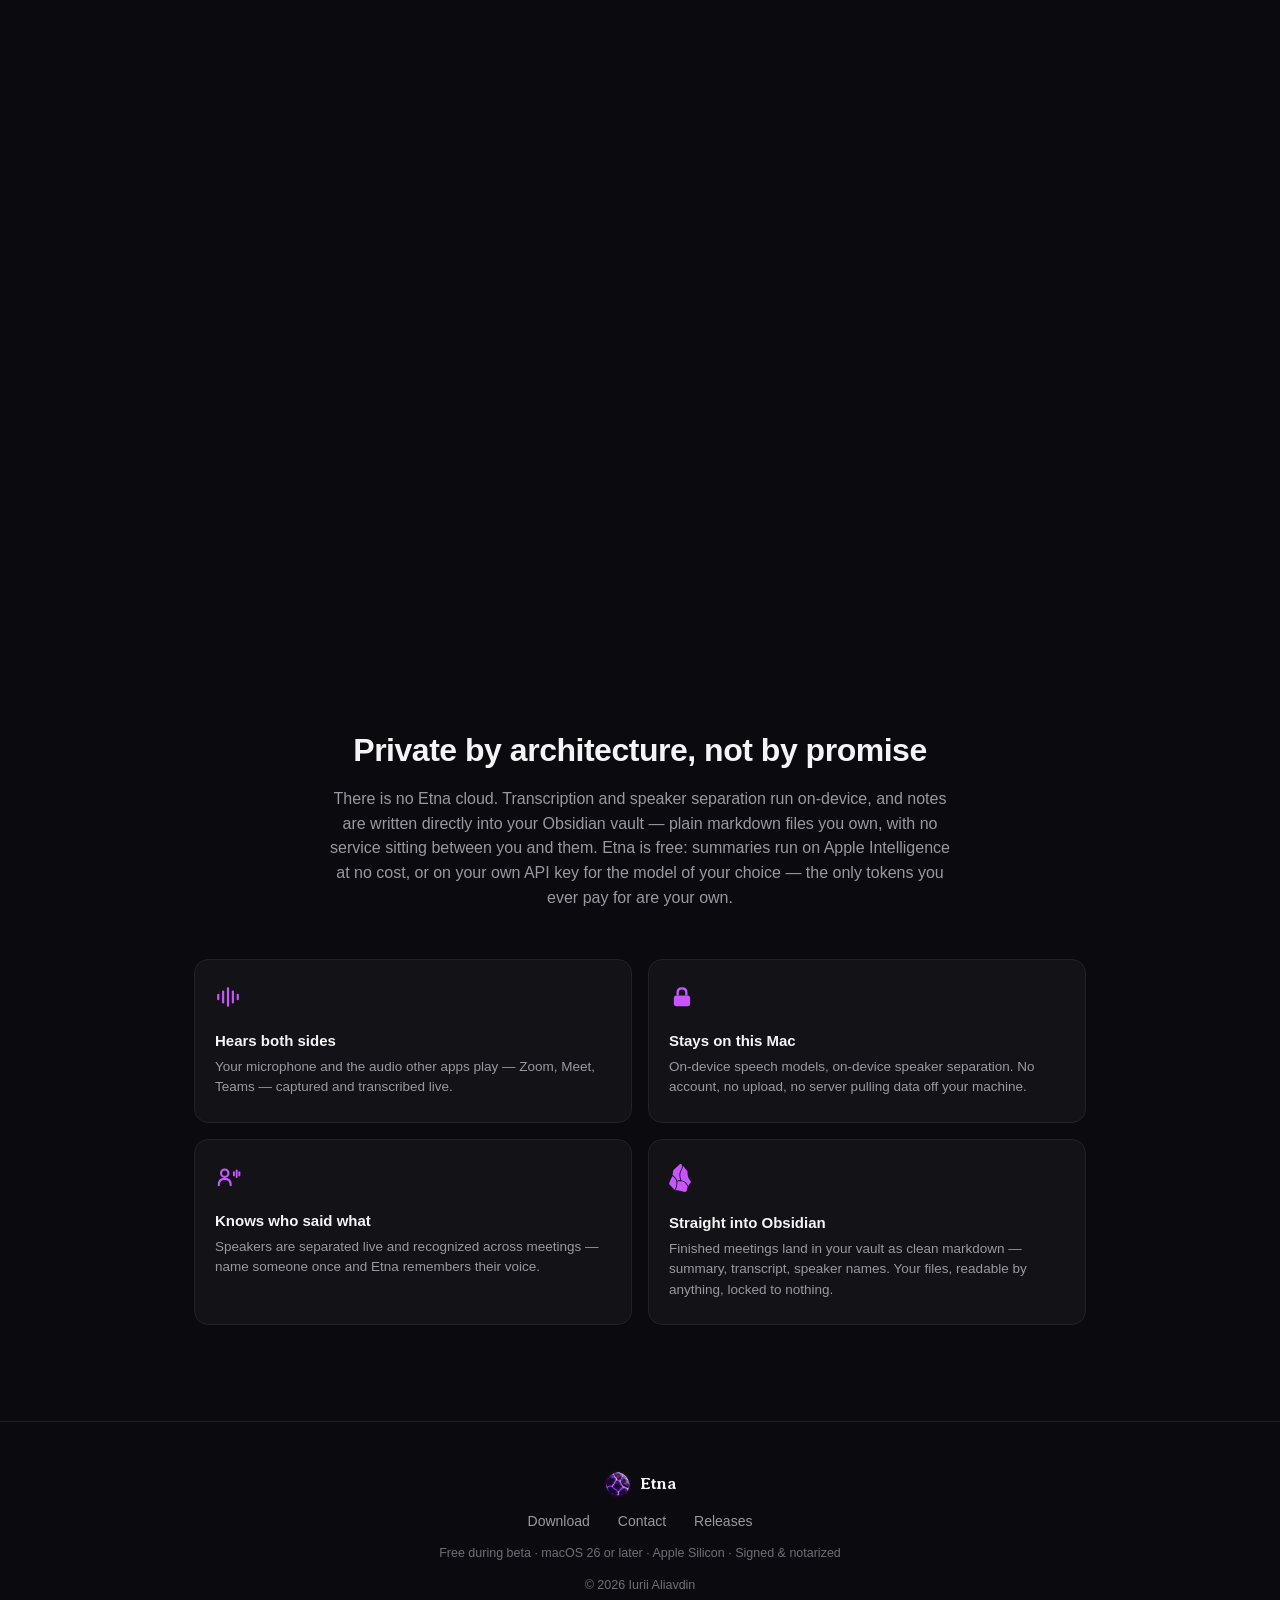
==== commit 10294485: "Point download buttons at the direct DMG (releases/latest/download/Etna.dmg) Co-Authored-By: Claude " ====
--- a/index.html
+++ b/index.html
@@ -10,7 +10,9 @@
 <meta property="og:type" content="website">
 <meta property="og:title" content="Etna — Meeting notes, living natively on your Mac">
 <meta property="og:description" content="On-device meeting transcription that writes straight into your Obsidian vault. No servers, no subscription — your meetings never leave your Mac.">
-<meta property="og:image" content="https://flip-sorry.github.io/etna-releases/assets/og-image.png">
+<meta property="og:image" content="https://etnanote.com/assets/og-image.png">
+<meta property="og:url" content="https://etnanote.com/">
+<link rel="canonical" href="https://etnanote.com/">
 <meta name="twitter:card" content="summary_large_image">
 <link rel="stylesheet" href="style.css">
 </head>
@@ -122,7 +124,7 @@
               <div class="msg msg--me"><span>Me</span><b>It keeps a memory for every project we mention. The more meetings I have, the smarter my vault gets — all the dots connect.</b></div>
             </div>
           </div>
-          <a class="cta-capsule" href="https://github.com/flip-sorry/etna-releases/releases/latest">Download Etna</a>
+          <a class="cta-capsule" href="https://github.com/flip-sorry/etna-releases/releases/latest/download/Etna.dmg">Download Etna</a>
         </div>
       </div>
       </div>
@@ -166,7 +168,7 @@
     <span>Etna</span>
   </div>
   <nav class="footer__links">
-    <a href="https://github.com/flip-sorry/etna-releases/releases/latest">Download</a>
+    <a href="https://github.com/flip-sorry/etna-releases/releases/latest/download/Etna.dmg">Download</a>
     <a href="mailto:mail@j-alyavdin.com">Contact</a>
     <a href="https://github.com/flip-sorry/etna-releases">Releases</a>
   </nav>
--- a/style.css
+++ b/style.css
@@ -531,10 +531,7 @@
 body.no-zoom .zoom { height: auto; }
 body.no-zoom .zoom__sticky { position: static; height: auto; overflow: visible; padding-bottom: 24px; }
 body.no-zoom .hero { opacity: 1 !important; transform: none !important; }
-body.no-zoom .macbook { opacity: 1 !important; transform: none !important; }
-body.no-zoom .mb-lid { transform: none !important; }
-body.no-zoom .mb-glow { opacity: 0 !important; }
-body.no-zoom .island { opacity: 1 !important; }
+body.no-zoom .macbook { display: none; }
 body.no-zoom .panel-pos { position: static; display: block; visibility: visible; pointer-events: auto; }
 body.no-zoom .panel {
   margin: 56px auto 0;
@@ -545,16 +542,19 @@
 }
 body.no-zoom .panel__body, body.no-zoom .panel__strip { opacity: 1 !important; }
 body.no-zoom .panel__copy { opacity: 1 !important; }
-body.no-zoom .panel__dialog { display: none; }
+body.no-zoom .panel__dialog {
+  position: static; overflow: visible;
+  -webkit-mask-image: none; mask-image: none;
+}
+body.no-zoom .dlg { transform: none !important; padding-top: 0; }
+body.no-zoom .msg { opacity: 1 !important; transform: none !important; }
 body.no-zoom .panel::before, body.no-zoom .panel::after { display: none; }
 
 @media (max-width: 768px), (max-height: 600px) {
   .zoom { height: auto; }
   .zoom__sticky { position: static; height: auto; overflow: visible; padding-bottom: 24px; }
-  .hero, .macbook { opacity: 1 !important; transform: none !important; }
-  .mb-lid { transform: none !important; }
-  .mb-glow { opacity: 0 !important; }
-  .island { opacity: 1 !important; }
+  .hero { opacity: 1 !important; transform: none !important; }
+  .macbook { display: none; }
   .panel-pos { position: static; display: block; visibility: visible; pointer-events: auto; }
   .panel {
     margin: 56px auto 0;
@@ -565,7 +565,12 @@
   }
   .panel__body, .panel__strip { opacity: 1 !important; }
   .panel__copy { opacity: 1 !important; }
-  .panel__dialog { display: none; }
+  .panel__dialog {
+    position: static; overflow: visible;
+    -webkit-mask-image: none; mask-image: none;
+  }
+  .dlg { transform: none !important; padding-top: 0; }
+  .msg { opacity: 1 !important; transform: none !important; }
   .panel::before, .panel::after { display: none; }
 }
 
@@ -582,10 +587,8 @@
   /* static stacked layout, same as small screens */
   .zoom { height: auto; }
   .zoom__sticky { position: static; height: auto; overflow: visible; padding-bottom: 24px; }
-  .hero, .macbook { opacity: 1 !important; transform: none !important; }
-  .mb-lid { transform: none !important; }
-  .mb-glow { opacity: 0 !important; }
-  .island { opacity: 1 !important; }
+  .hero { opacity: 1 !important; transform: none !important; }
+  .macbook { display: none; }
   .panel-pos { position: static; display: block; visibility: visible; pointer-events: auto; }
   .panel {
     margin: 56px auto 0;
@@ -596,6 +599,11 @@
   }
   .panel__body, .panel__strip { opacity: 1 !important; }
   .panel__copy { opacity: 1 !important; }
-  .panel__dialog { display: none; }
+  .panel__dialog {
+    position: static; overflow: visible;
+    -webkit-mask-image: none; mask-image: none;
+  }
+  .dlg { transform: none !important; padding-top: 0; }
+  .msg { opacity: 1 !important; transform: none !important; }
   .panel::before, .panel::after { display: none; }
 }
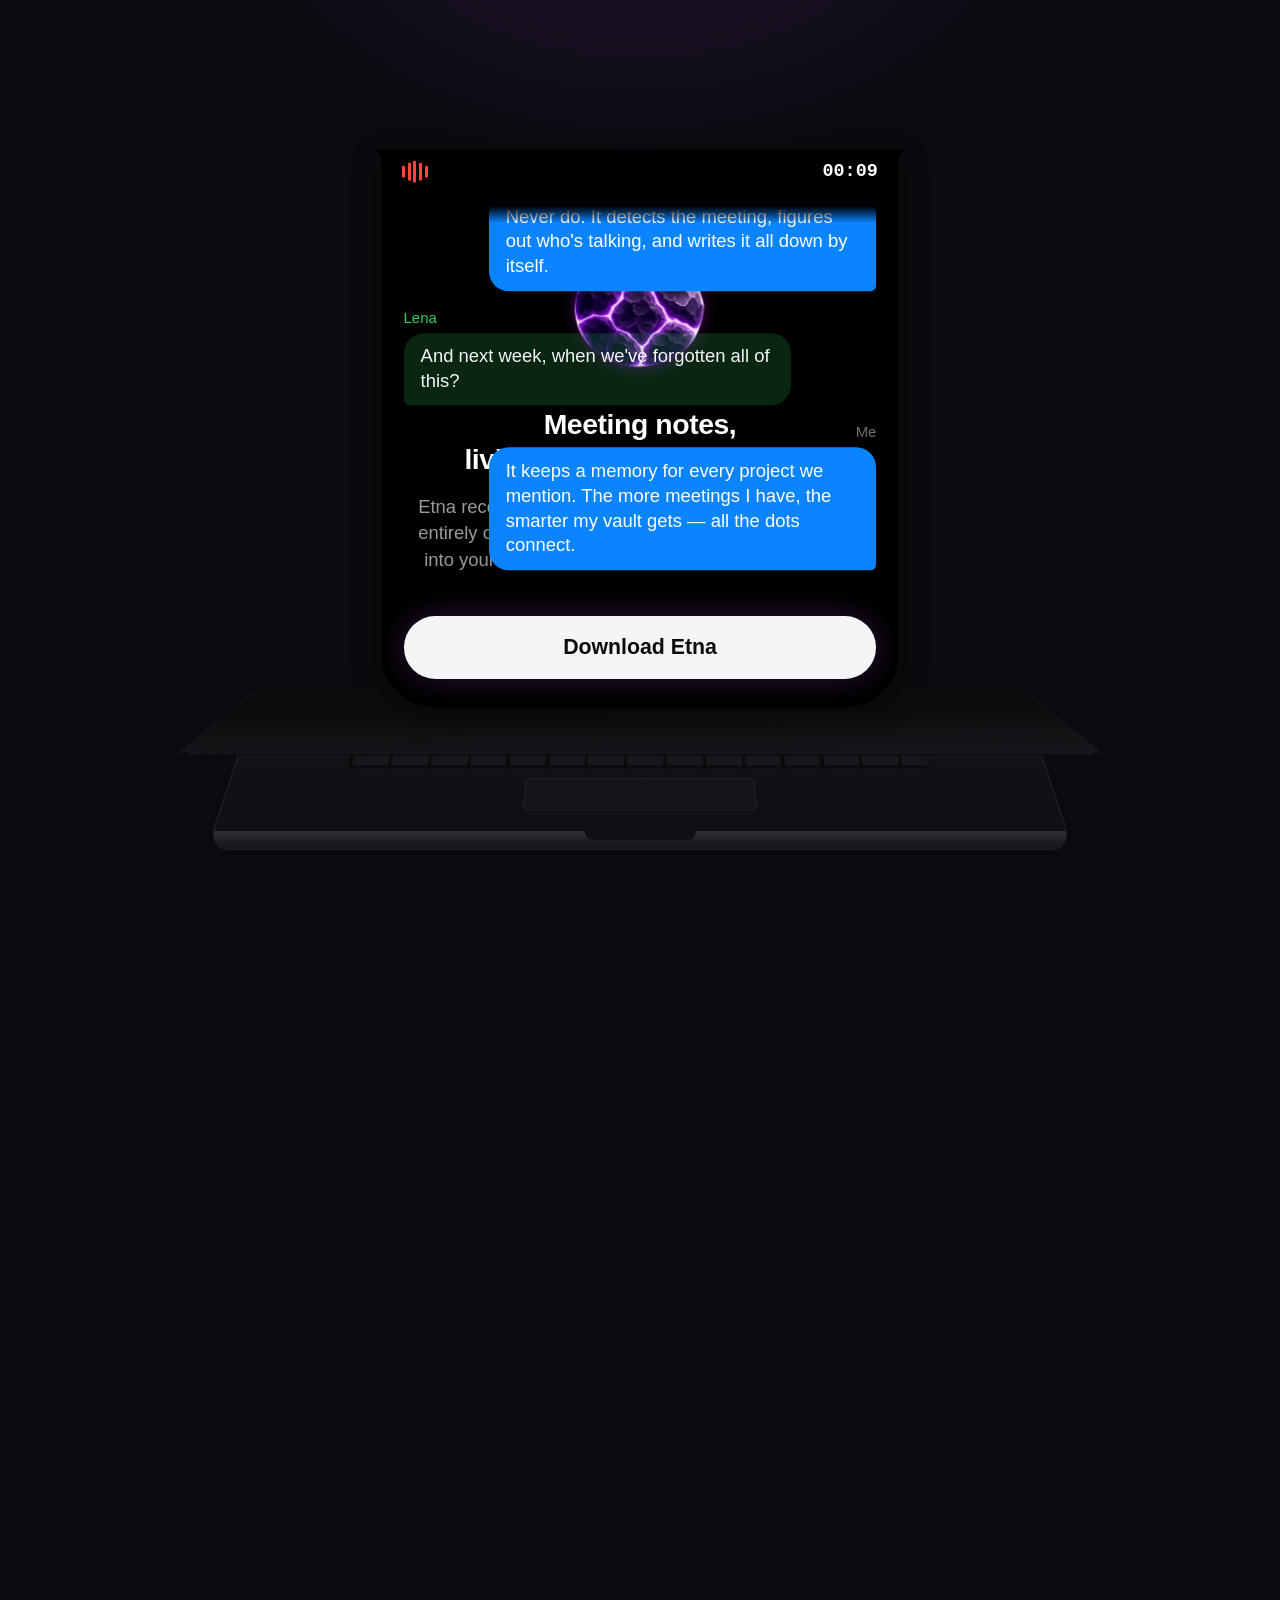
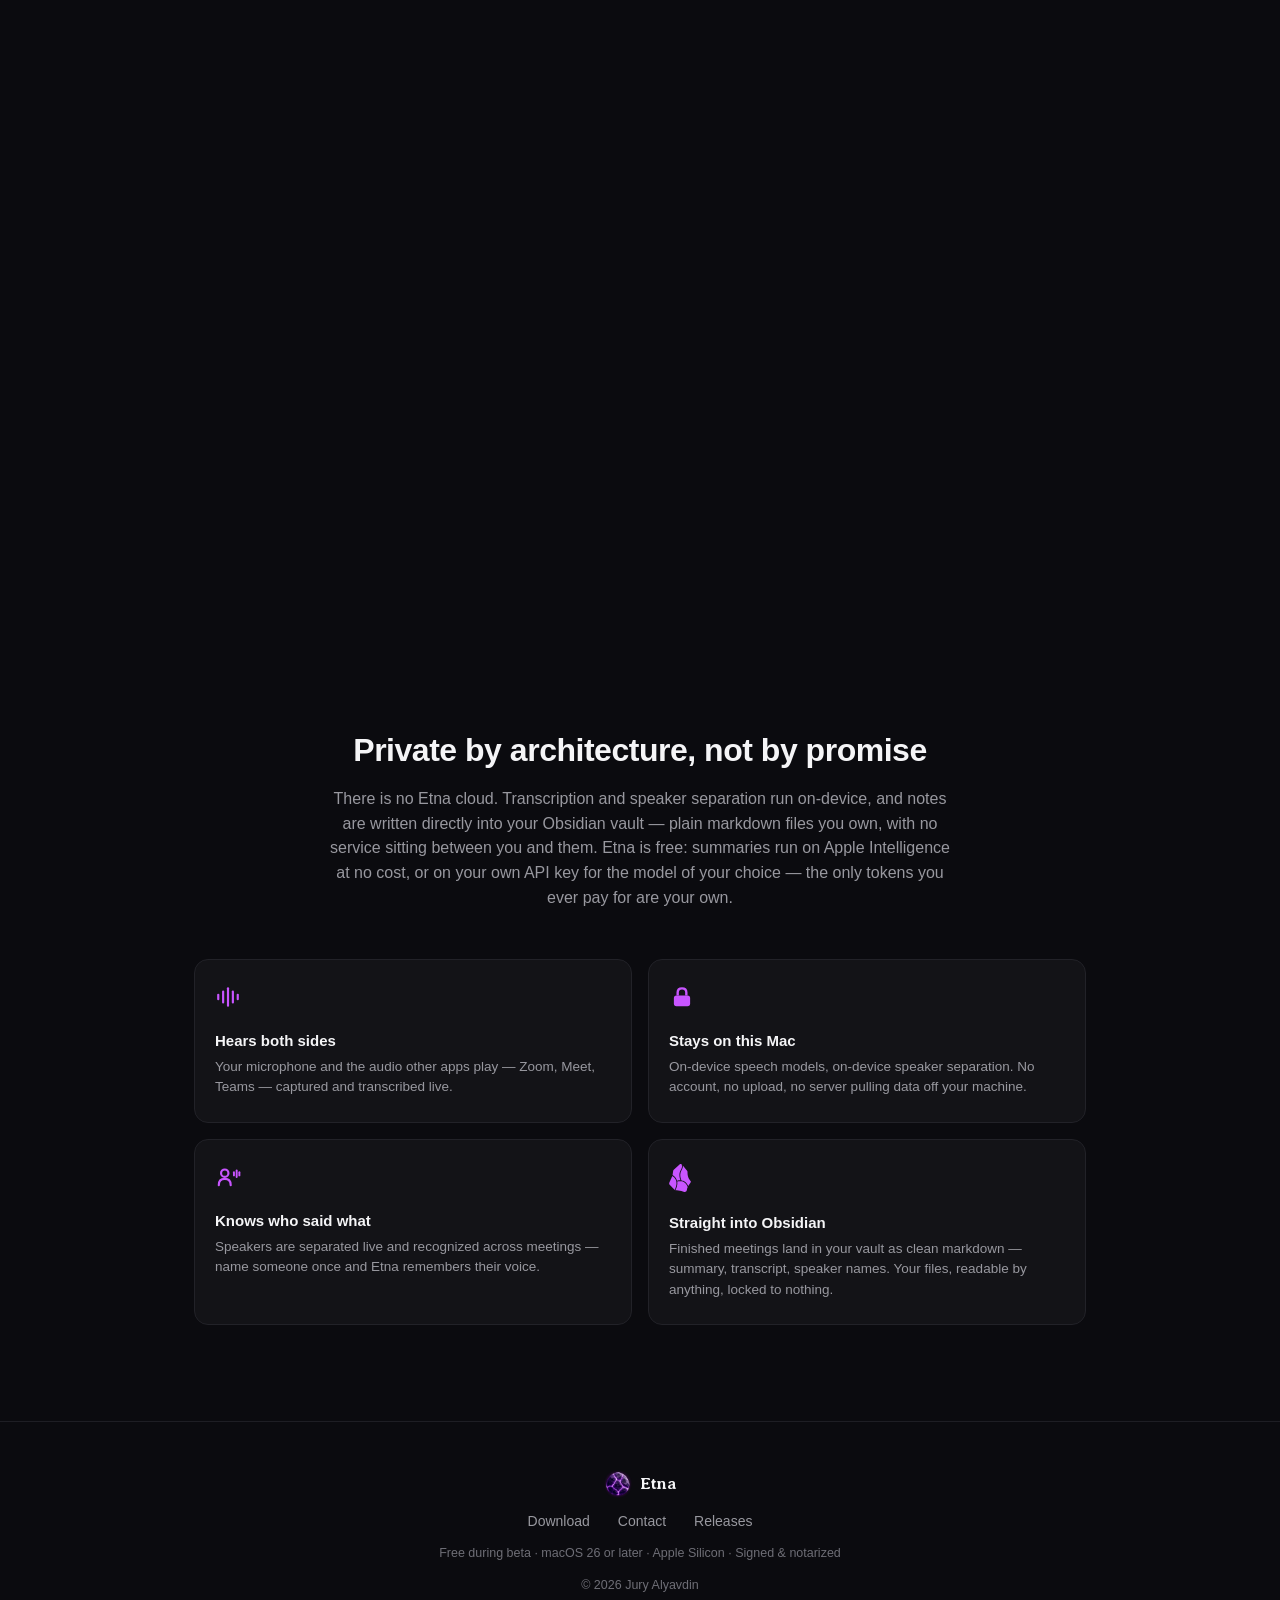
==== commit b56d20c1: "Hero orb video, app-palette animated aurora, scroll nudge, name spelling - Brand lockup stone is now" ====
--- a/index.html
+++ b/index.html
@@ -26,10 +26,14 @@
 
       <header class="hero" id="hero">
         <div class="hero__brand">
-          <img src="assets/etna-stone.png" alt="" width="48" height="48">
+          <video class="hero__orb" src="assets/etna-stone.mp4" poster="assets/etna-stone-poster.jpg"
+                 autoplay muted loop playsinline width="48" height="48"></video>
           <span>Etna</span>
         </div>
       </header>
+
+      <!-- scroll nudge: a purple thread falls below the lockup at rest -->
+      <div class="scroll-nudge" id="scrollNudge" aria-hidden="true"></div>
 
       <!-- aurora behind the zoomed Mac -->
       <div class="zoom__aurora" id="aurora" aria-hidden="true"></div>
@@ -173,7 +177,7 @@
     <a href="https://github.com/flip-sorry/etna-releases">Releases</a>
   </nav>
   <p class="footer__fine">Free during beta · macOS 26 or later · Apple Silicon · Signed &amp; notarized</p>
-  <p class="footer__fine">© 2026 Iurii Aliavdin</p>
+  <p class="footer__fine">© 2026 Jury Alyavdin</p>
 </footer>
 
 <script src="script.js"></script>
--- a/style.css
+++ b/style.css
@@ -64,7 +64,13 @@
   display: flex; flex-direction: column; align-items: center; gap: 2px;
   transform-origin: 50% 0;
 }
-.hero__brand img { width: 48px; height: 48px; }
+/* animated stone loop; the radial mask melts the clip's dark vignette
+   into the page background so the rectangle never reads as a box */
+.hero__orb {
+  width: 48px; height: 48px;
+  -webkit-mask-image: radial-gradient(closest-side, #000 84%, transparent 100%);
+  mask-image: radial-gradient(closest-side, #000 84%, transparent 100%);
+}
 .hero__brand span {
   font-family: 'Averia Serif Libre', Georgia, 'Times New Roman', serif;
   font-weight: 700;
@@ -77,19 +83,98 @@
   color: #fff;
 }
 
-/* ---- aurora behind the zoomed Mac (fades in with the zoom) ---- */
+/* ---- scroll nudge (initial screen only) ----
+   A thin purple thread below the resting lockup: a short comet line —
+   bright leading edge, fading tail, the wordmark's lavender melting into
+   the app purple — falls through a masked track with a scroll-flick
+   easing, rests, repeats. JS fades the whole element out on the first
+   scroll. Its base transform parks the line above the track, so the
+   global reduced-motion animation kill leaves it clipped away invisibly;
+   the static layouts also hide it outright. */
+.scroll-nudge {
+  position: absolute; left: 50%; top: 68%; z-index: 2;
+  width: 2px; height: 64px;
+  margin-left: -1px;
+  overflow: hidden;
+  pointer-events: none;
+  -webkit-mask-image: linear-gradient(180deg, transparent, #000 25%, #000 75%, transparent);
+  mask-image: linear-gradient(180deg, transparent, #000 25%, #000 75%, transparent);
+}
+.scroll-nudge::before {
+  content: '';
+  position: absolute; left: 0; top: 0;
+  width: 100%; height: 26px;
+  border-radius: 1px;
+  background: linear-gradient(180deg,
+    transparent, rgba(201, 182, 233, .85) 55%, rgba(191, 90, 242, .95));
+  transform: translateY(-26px);
+  animation: nudge-fall 3s cubic-bezier(.45, .05, .2, 1) .8s infinite;
+}
+@keyframes nudge-fall {
+  0%   { transform: translateY(-26px); }
+  60%  { transform: translateY(64px); }
+  100% { transform: translateY(64px); }
+}
+
+/* ---- aurora behind the zoomed Mac (fades in with the zoom) ----
+   Colors are the app's own transcript palette (macOS dark-mode system
+   colors): speaker green/orange/purple/teal/pink/indigo + the Me-bubble
+   accent blue #0A84FF. Three layers hold three permutations of that
+   palette; a slow counter-phased crossfade (plus a slight drift on the
+   pseudo layers) keeps the sky continuously morphing while every hue on
+   screen stays one the app actually uses. JS drives the CONTAINER's
+   opacity with scroll, so the animation lives on ::before/::after only.
+   Reduced motion: the global animation kill freezes this at the base
+   layer. */
 .zoom__aurora {
   position: absolute; inset: 0; z-index: 0;
-  /* volcanic sweep: teal → blue → violet → magma pink → ember */
+  /* Apple-hero construction: THREE huge overlapping fields per layer
+     (cool anchor left, wide wash center, warm anchor right), centers
+     parked above the frame so only the long soft tail is visible, with
+     a mid alpha stop smoothing the falloff. The container mask melts
+     everything downward into black — no hard band edge. */
   background:
-    radial-gradient(36% 24% at 10% 5%, rgba(45, 212, 200, .34), transparent 70%),
-    radial-gradient(42% 28% at 31% 0, rgba(80, 130, 255, .4), transparent 72%),
-    radial-gradient(48% 30% at 52% 0, rgba(175, 90, 255, .46), transparent 72%),
-    radial-gradient(40% 26% at 73% 2%, rgba(255, 80, 160, .38), transparent 70%),
-    radial-gradient(36% 24% at 91% 6%, rgba(255, 150, 70, .34), transparent 70%),
-    radial-gradient(75% 42% at 50% 8%, rgba(120, 70, 220, .18), transparent 78%);
-  opacity: 0;
-  pointer-events: none;
+    radial-gradient(55% 90% at 12% -18%, rgba(10, 132, 255, .30), rgba(10, 132, 255, .10) 45%, transparent 72%),
+    radial-gradient(70% 100% at 50% -25%, rgba(191, 90, 242, .22), rgba(191, 90, 242, .08) 50%, transparent 75%),
+    radial-gradient(55% 90% at 88% -18%, rgba(255, 55, 95, .26), rgba(255, 55, 95, .09) 45%, transparent 72%);
+  -webkit-mask-image: linear-gradient(180deg, #000 0, #000 20%, rgba(0, 0, 0, .55) 45%, transparent 78%);
+  mask-image: linear-gradient(180deg, #000 0, #000 20%, rgba(0, 0, 0, .55) 45%, transparent 78%);
+  opacity: 0;
+  pointer-events: none;
+}
+/* oversized so the drift never uncovers an edge (.zoom__sticky clips) */
+.zoom__aurora::before,
+.zoom__aurora::after {
+  content: '';
+  position: absolute; inset: -6%;
+  opacity: 0;
+  animation: 24s ease-in-out infinite;
+}
+.zoom__aurora::before {
+  background:
+    radial-gradient(55% 90% at 12% -18%, rgba(191, 90, 242, .28), rgba(191, 90, 242, .09) 45%, transparent 72%),
+    radial-gradient(70% 100% at 50% -25%, rgba(255, 55, 95, .18), rgba(255, 55, 95, .07) 50%, transparent 75%),
+    radial-gradient(55% 90% at 88% -18%, rgba(255, 159, 10, .22), rgba(255, 159, 10, .08) 45%, transparent 72%);
+  animation-name: aurora-warm;
+}
+.zoom__aurora::after {
+  background:
+    radial-gradient(55% 90% at 12% -18%, rgba(64, 200, 224, .26), rgba(64, 200, 224, .09) 45%, transparent 72%),
+    radial-gradient(70% 100% at 50% -25%, rgba(10, 132, 255, .18), rgba(10, 132, 255, .07) 50%, transparent 75%),
+    radial-gradient(55% 90% at 88% -18%, rgba(191, 90, 242, .24), rgba(191, 90, 242, .08) 45%, transparent 72%);
+  animation-name: aurora-cool;
+}
+@keyframes aurora-warm {
+  0%   { opacity: 0; transform: translate3d(0, 0, 0); }
+  33%  { opacity: 1; transform: translate3d(1.5%, 0, 0); }
+  66%  { opacity: 0; transform: translate3d(3%, 0, 0); }
+  100% { opacity: 0; transform: translate3d(0, 0, 0); }
+}
+@keyframes aurora-cool {
+  0%   { opacity: 0; transform: translate3d(0, 0, 0); }
+  33%  { opacity: 0; transform: translate3d(-3%, 0, 0); }
+  66%  { opacity: 1; transform: translate3d(-1.5%, 0, 0); }
+  100% { opacity: 0; transform: translate3d(0, 0, 0); }
 }
 
 /* ---- MacBook mock ---- */
@@ -531,6 +616,9 @@
 body.no-zoom .zoom { height: auto; }
 body.no-zoom .zoom__sticky { position: static; height: auto; overflow: visible; padding-bottom: 24px; }
 body.no-zoom .hero { opacity: 1 !important; transform: none !important; }
+/* the panel's stone is the hero image here — drop the duplicate brand mark */
+body.no-zoom .hero__brand img, body.no-zoom .hero__brand video { display: none; }
+body.no-zoom .scroll-nudge { display: none; }
 body.no-zoom .macbook { display: none; }
 body.no-zoom .panel-pos { position: static; display: block; visibility: visible; pointer-events: auto; }
 body.no-zoom .panel {
@@ -542,18 +630,15 @@
 }
 body.no-zoom .panel__body, body.no-zoom .panel__strip { opacity: 1 !important; }
 body.no-zoom .panel__copy { opacity: 1 !important; }
-body.no-zoom .panel__dialog {
-  position: static; overflow: visible;
-  -webkit-mask-image: none; mask-image: none;
-}
-body.no-zoom .dlg { transform: none !important; padding-top: 0; }
-body.no-zoom .msg { opacity: 1 !important; transform: none !important; }
+body.no-zoom .panel__dialog { display: none; }
 body.no-zoom .panel::before, body.no-zoom .panel::after { display: none; }
 
 @media (max-width: 768px), (max-height: 600px) {
   .zoom { height: auto; }
   .zoom__sticky { position: static; height: auto; overflow: visible; padding-bottom: 24px; }
   .hero { opacity: 1 !important; transform: none !important; }
+  .hero__brand img, .hero__brand video { display: none; }
+  .scroll-nudge { display: none; }
   .macbook { display: none; }
   .panel-pos { position: static; display: block; visibility: visible; pointer-events: auto; }
   .panel {
@@ -565,12 +650,7 @@
   }
   .panel__body, .panel__strip { opacity: 1 !important; }
   .panel__copy { opacity: 1 !important; }
-  .panel__dialog {
-    position: static; overflow: visible;
-    -webkit-mask-image: none; mask-image: none;
-  }
-  .dlg { transform: none !important; padding-top: 0; }
-  .msg { opacity: 1 !important; transform: none !important; }
+  .panel__dialog { display: none; }
   .panel::before, .panel::after { display: none; }
 }
 
@@ -588,6 +668,8 @@
   .zoom { height: auto; }
   .zoom__sticky { position: static; height: auto; overflow: visible; padding-bottom: 24px; }
   .hero { opacity: 1 !important; transform: none !important; }
+  .hero__brand img, .hero__brand video { display: none; }
+  .scroll-nudge { display: none; }
   .macbook { display: none; }
   .panel-pos { position: static; display: block; visibility: visible; pointer-events: auto; }
   .panel {
@@ -599,11 +681,6 @@
   }
   .panel__body, .panel__strip { opacity: 1 !important; }
   .panel__copy { opacity: 1 !important; }
-  .panel__dialog {
-    position: static; overflow: visible;
-    -webkit-mask-image: none; mask-image: none;
-  }
-  .dlg { transform: none !important; padding-top: 0; }
-  .msg { opacity: 1 !important; transform: none !important; }
+  .panel__dialog { display: none; }
   .panel::before, .panel::after { display: none; }
 }
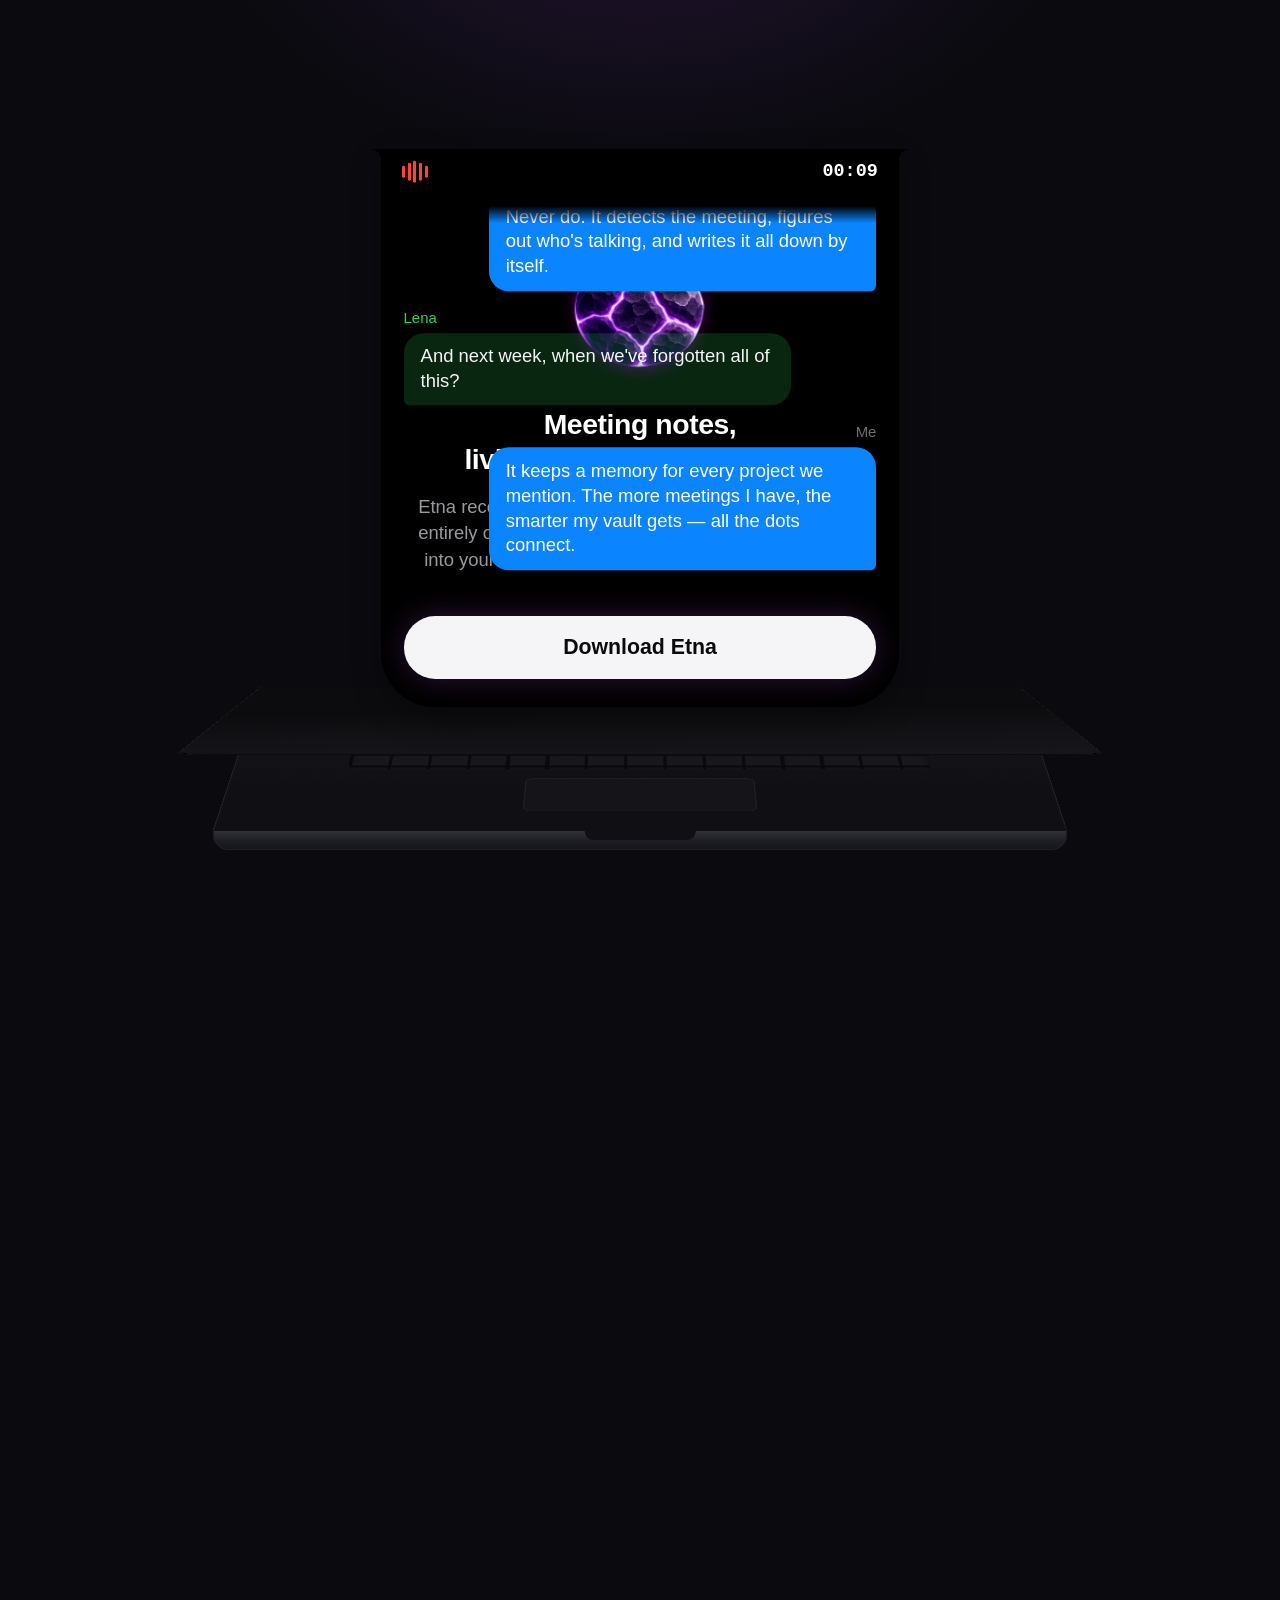
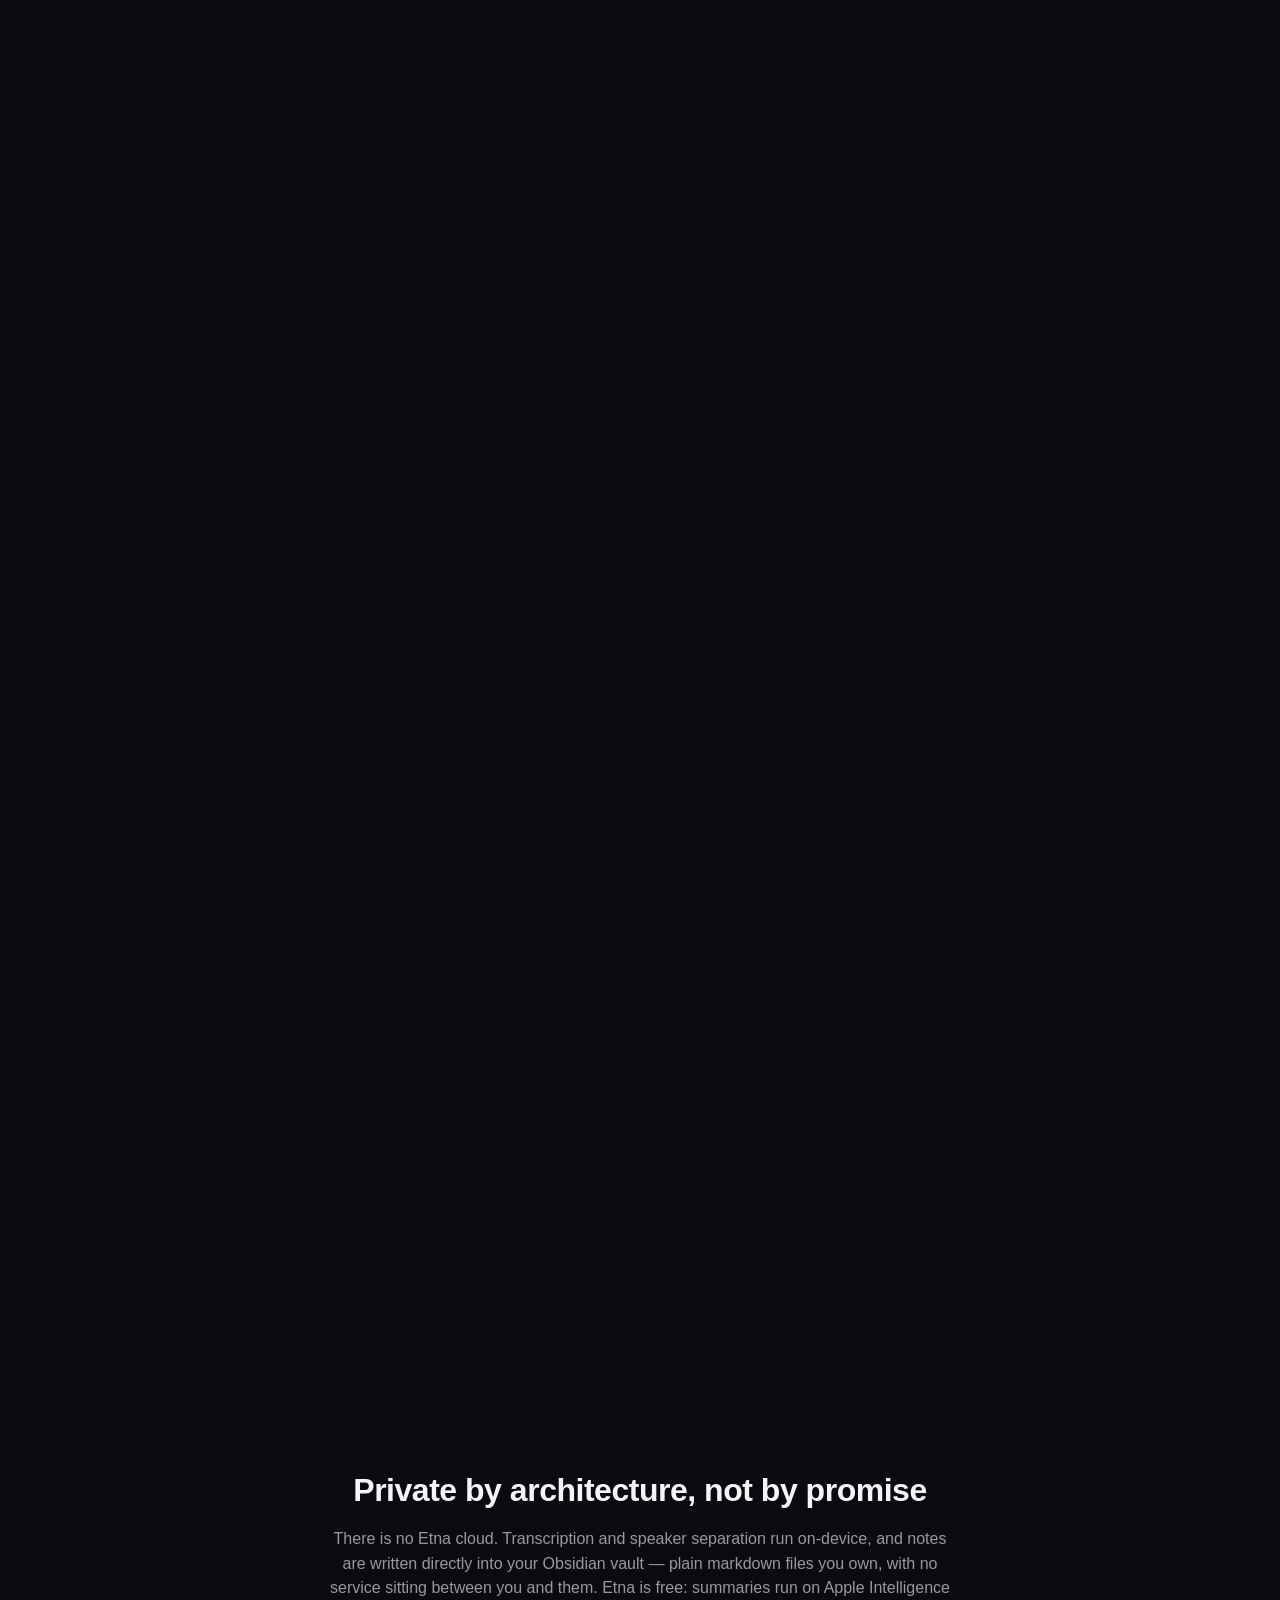
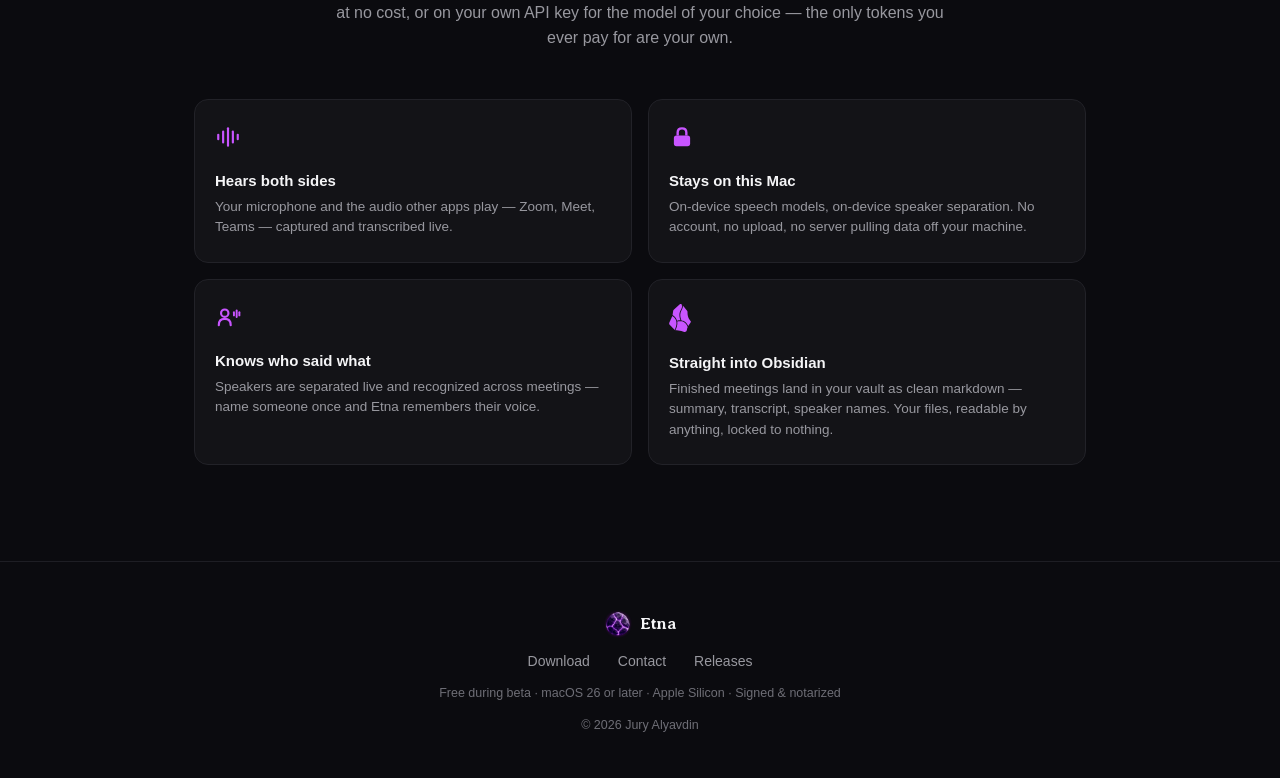
==== commit 9977f61d: "Slow the hero dialogue and add a typing indicator before each bubble Messages streamed by too fast o" ====
--- a/index.html
+++ b/index.html
@@ -116,16 +116,16 @@
                that scrolls like the app's live feed as turns arrive -->
           <div class="panel__dialog" aria-hidden="true">
             <div class="dlg" id="dlgScroll">
-              <div class="msg msg--them msg--lena"><span>Lena</span><b>Wait — you weren't taking notes this whole call?</b></div>
-              <div class="msg msg--me"><span>Me</span><b>Etna was. Right there on my Mac.</b></div>
-              <div class="msg msg--them msg--marco"><span>Marco</span><b>Where? You've been sharing your screen this whole time.</b></div>
-              <div class="msg msg--me"><span>Me</span><b>You can't see it — Etna ignores screen sharing. No one gets disturbed by its interface, and my notes stay mine.</b></div>
-              <div class="msg msg--them msg--lena"><span>Lena</span><b>So where do the notes end up?</b></div>
-              <div class="msg msg--me"><span>Me</span><b>Right after this meeting it's summarized automatically and lands in my Obsidian vault.</b></div>
-              <div class="msg msg--them msg--marco"><span>Marco</span><b>You didn't even start it, did you?</b></div>
-              <div class="msg msg--me"><span>Me</span><b>Never do. It detects the meeting, figures out who's talking, and writes it all down by itself.</b></div>
-              <div class="msg msg--them msg--lena"><span>Lena</span><b>And next week, when we've forgotten all of this?</b></div>
-              <div class="msg msg--me"><span>Me</span><b>It keeps a memory for every project we mention. The more meetings I have, the smarter my vault gets — all the dots connect.</b></div>
+              <div class="msg msg--them msg--lena"><span>Lena</span><b><i class="msg__dots"><i></i><i></i><i></i></i><i class="msg__txt">Wait — you weren't taking notes this whole call?</i></b></div>
+              <div class="msg msg--me"><span>Me</span><b><i class="msg__dots"><i></i><i></i><i></i></i><i class="msg__txt">Etna was. Right there on my Mac.</i></b></div>
+              <div class="msg msg--them msg--marco"><span>Marco</span><b><i class="msg__dots"><i></i><i></i><i></i></i><i class="msg__txt">Where? You've been sharing your screen this whole time.</i></b></div>
+              <div class="msg msg--me"><span>Me</span><b><i class="msg__dots"><i></i><i></i><i></i></i><i class="msg__txt">You can't see it — Etna ignores screen sharing. No one gets disturbed by its interface, and my notes stay mine.</i></b></div>
+              <div class="msg msg--them msg--lena"><span>Lena</span><b><i class="msg__dots"><i></i><i></i><i></i></i><i class="msg__txt">So where do the notes end up?</i></b></div>
+              <div class="msg msg--me"><span>Me</span><b><i class="msg__dots"><i></i><i></i><i></i></i><i class="msg__txt">Right after this meeting it's summarized automatically and lands in my Obsidian vault.</i></b></div>
+              <div class="msg msg--them msg--marco"><span>Marco</span><b><i class="msg__dots"><i></i><i></i><i></i></i><i class="msg__txt">You didn't even start it, did you?</i></b></div>
+              <div class="msg msg--me"><span>Me</span><b><i class="msg__dots"><i></i><i></i><i></i></i><i class="msg__txt">Never do. It detects the meeting, figures out who's talking, and writes it all down by itself.</i></b></div>
+              <div class="msg msg--them msg--lena"><span>Lena</span><b><i class="msg__dots"><i></i><i></i><i></i></i><i class="msg__txt">And next week, when we've forgotten all of this?</i></b></div>
+              <div class="msg msg--me"><span>Me</span><b><i class="msg__dots"><i></i><i></i><i></i></i><i class="msg__txt">It keeps a memory for every project we mention. The more meetings I have, the smarter my vault gets — all the dots connect.</i></b></div>
             </div>
           </div>
           <a class="cta-capsule" href="https://github.com/flip-sorry/etna-releases/releases/latest/download/Etna.dmg">Download Etna</a>
--- a/style.css
+++ b/style.css
@@ -44,7 +44,10 @@
 :focus-visible { outline: 2px solid var(--accent); outline-offset: 2px; }
 
 /* ============ Zoom section (hero + pinned choreography) ============ */
-.zoom { height: 780vh; }
+/* 1040vh: the dialogue tail owns the extra 260vh over the old 780vh track —
+   lid/Mac/morph keep their original scroll-pixel pacing (see script.js),
+   only the streamed turns get more scroll per message */
+.zoom { height: 1040vh; }
 .zoom__sticky {
   position: sticky; top: 0;
   height: 100vh; overflow: clip;
@@ -524,10 +527,27 @@
   border-radius: 14px;
   color: var(--text);
 }
+/* .msg__txt is an <i> (see .msg__dots note below) purely to dodge the
+   name-label span selectors — cancel the tag's own italic default */
+.msg__txt { font-style: normal; }
 .msg--them b { border-bottom-left-radius: 4px; }
 .msg--me b   { border-bottom-right-radius: 4px; background: var(--blue); color: #fff; }
 .msg--lena b  { background: rgba(48, 209, 88, .18); }
 .msg--marco b { background: rgba(255, 159, 10, .18); }
+/* typing indicator: stands in for the bubble's text until its turn arrives,
+   swapped for .msg__txt by script.js (never both visible at once) */
+.msg__dots { display: none; align-items: center; gap: 3px; height: 13px; }
+.msg__dots i {
+  width: 5px; height: 5px; border-radius: 50%;
+  background: currentColor; opacity: .35;
+  animation: msgDotBounce 1.2s ease-in-out infinite;
+}
+.msg__dots i:nth-child(2) { animation-delay: .15s; }
+.msg__dots i:nth-child(3) { animation-delay: .3s; }
+@keyframes msgDotBounce {
+  0%, 60%, 100% { transform: translateY(0);   opacity: .35; }
+  30%           { transform: translateY(-3px); opacity: .9; }
+}
 .msg span { font-size: 10.5px; }
 .msg--lena span  { color: #30d158; }
 .msg--marco span { color: #ff9f0a; }
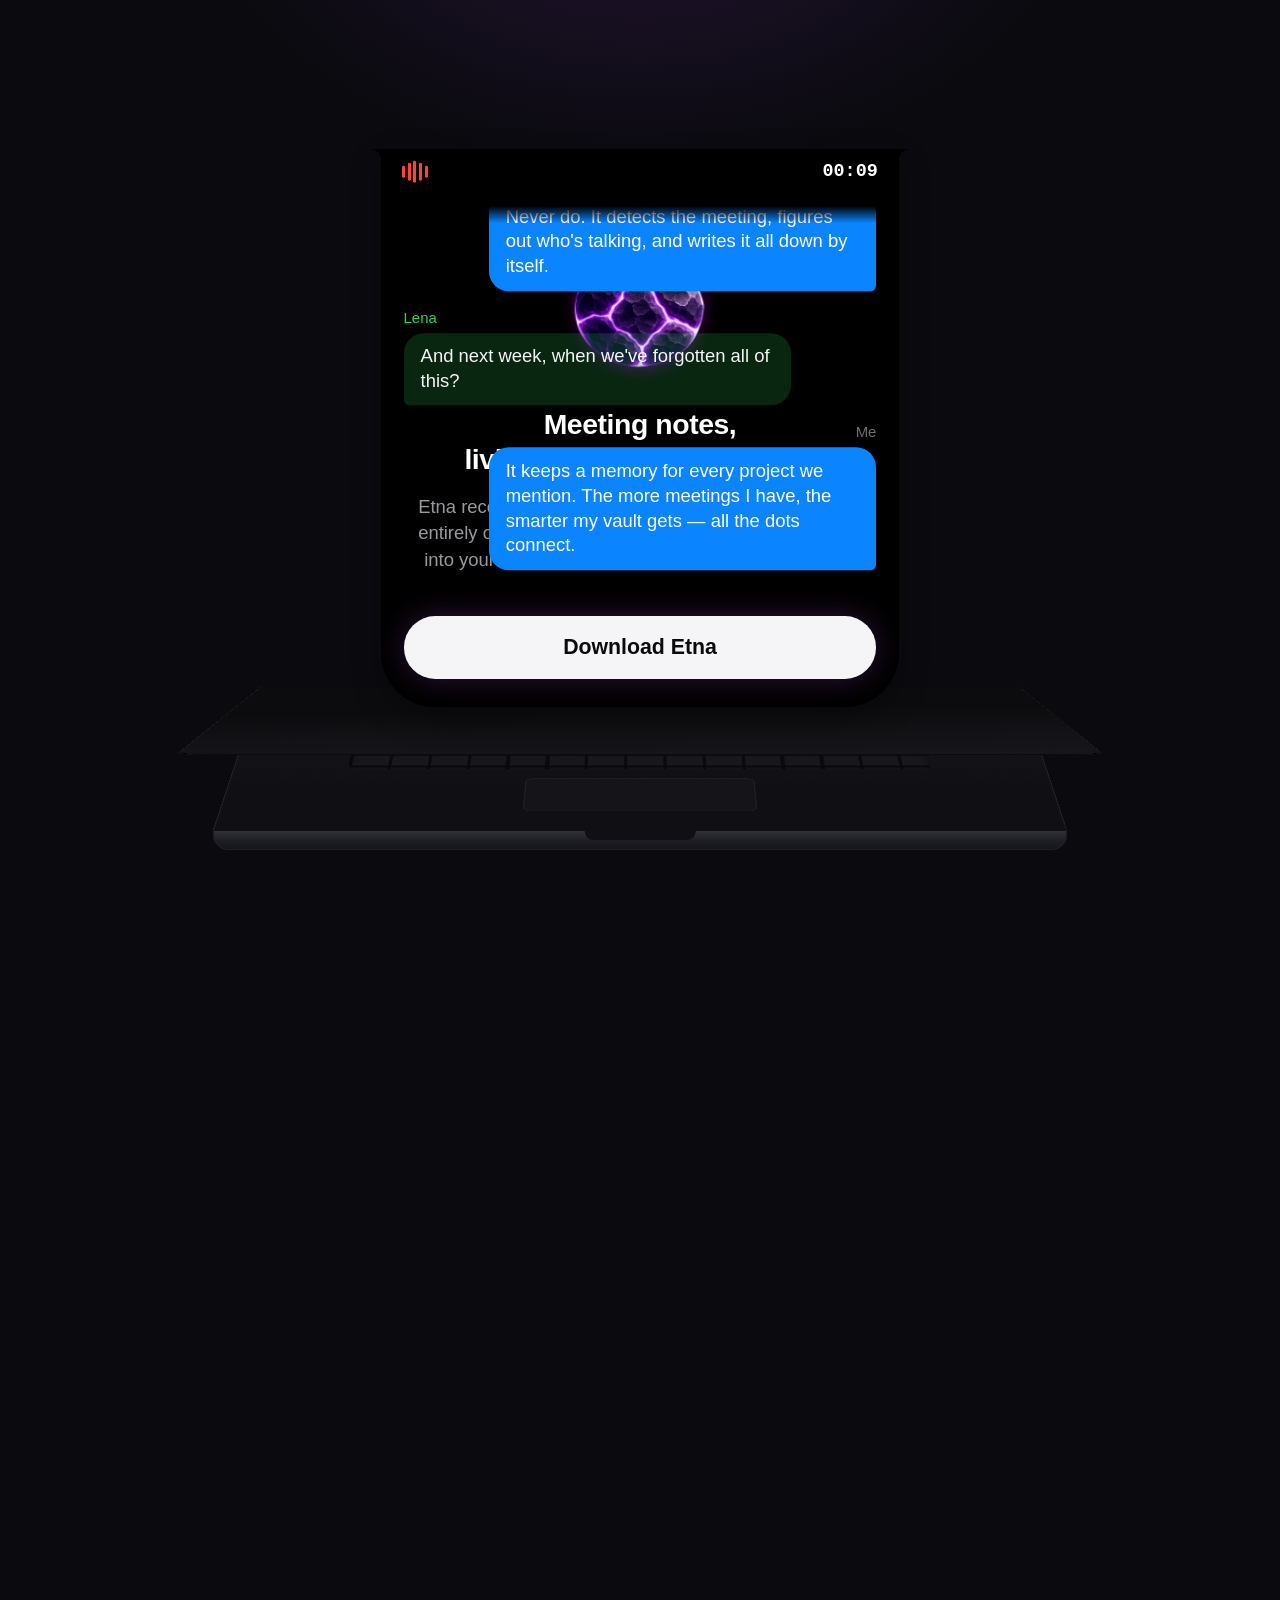
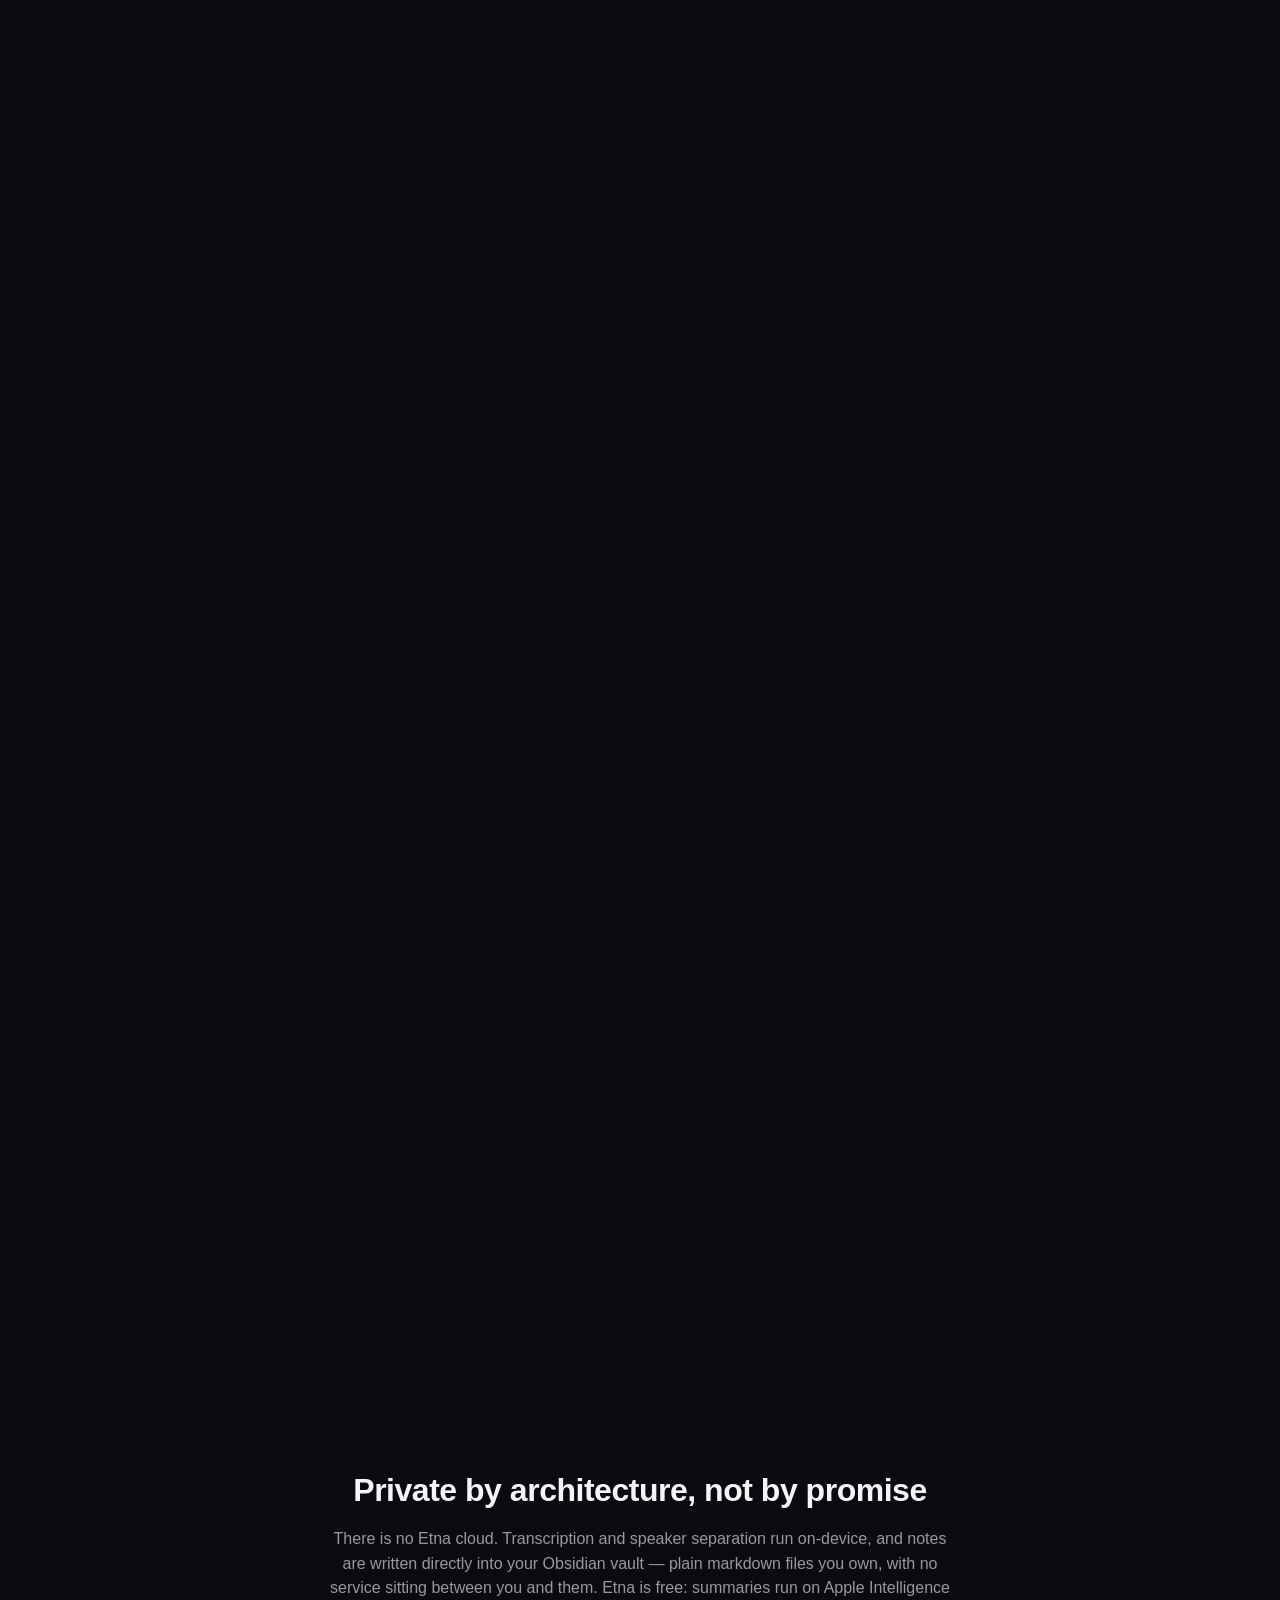
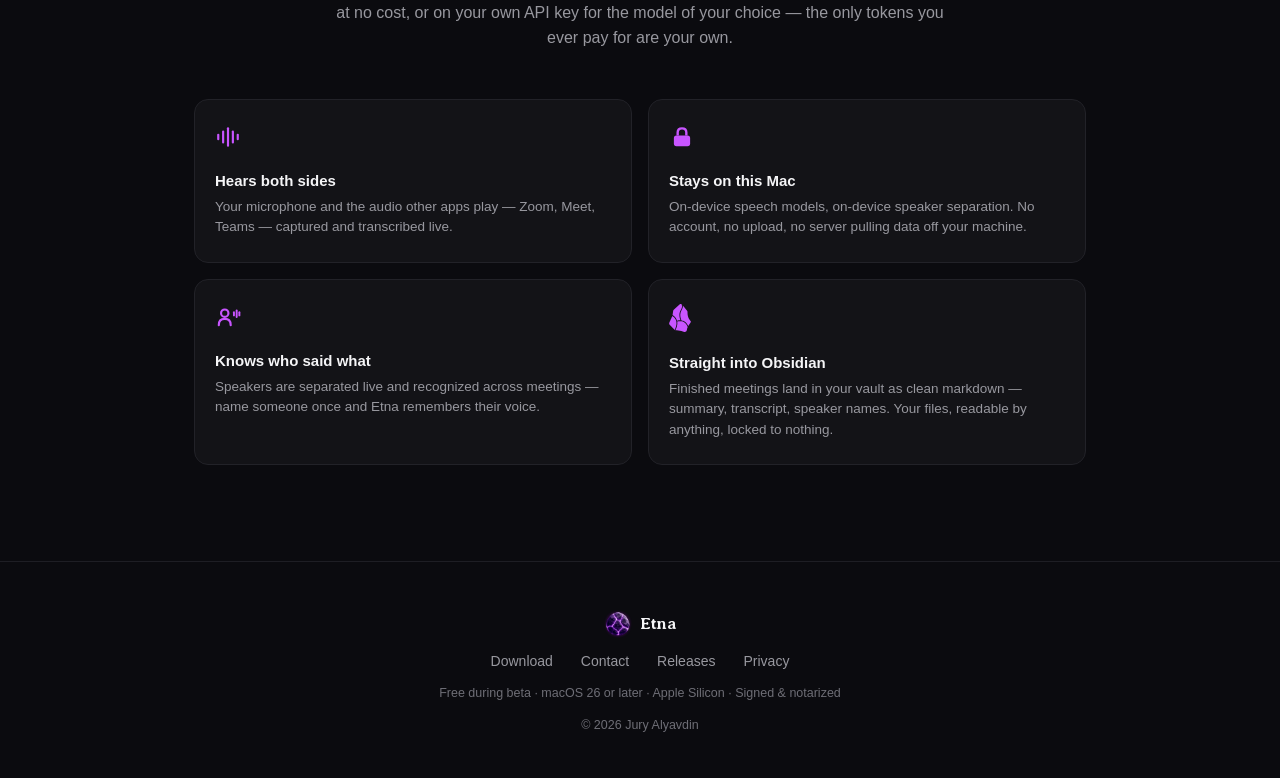
==== commit 4ec59758: "Privacy page at /privacy: full analytics vocabulary + opt-out path Publishes the complete opt-in ana" ====
--- a/index.html
+++ b/index.html
@@ -175,6 +175,7 @@
     <a href="https://github.com/flip-sorry/etna-releases/releases/latest/download/Etna.dmg">Download</a>
     <a href="mailto:mail@j-alyavdin.com">Contact</a>
     <a href="https://github.com/flip-sorry/etna-releases">Releases</a>
+    <a href="/privacy">Privacy</a>
   </nav>
   <p class="footer__fine">Free during beta · macOS 26 or later · Apple Silicon · Signed &amp; notarized</p>
   <p class="footer__fine">© 2026 Jury Alyavdin</p>
